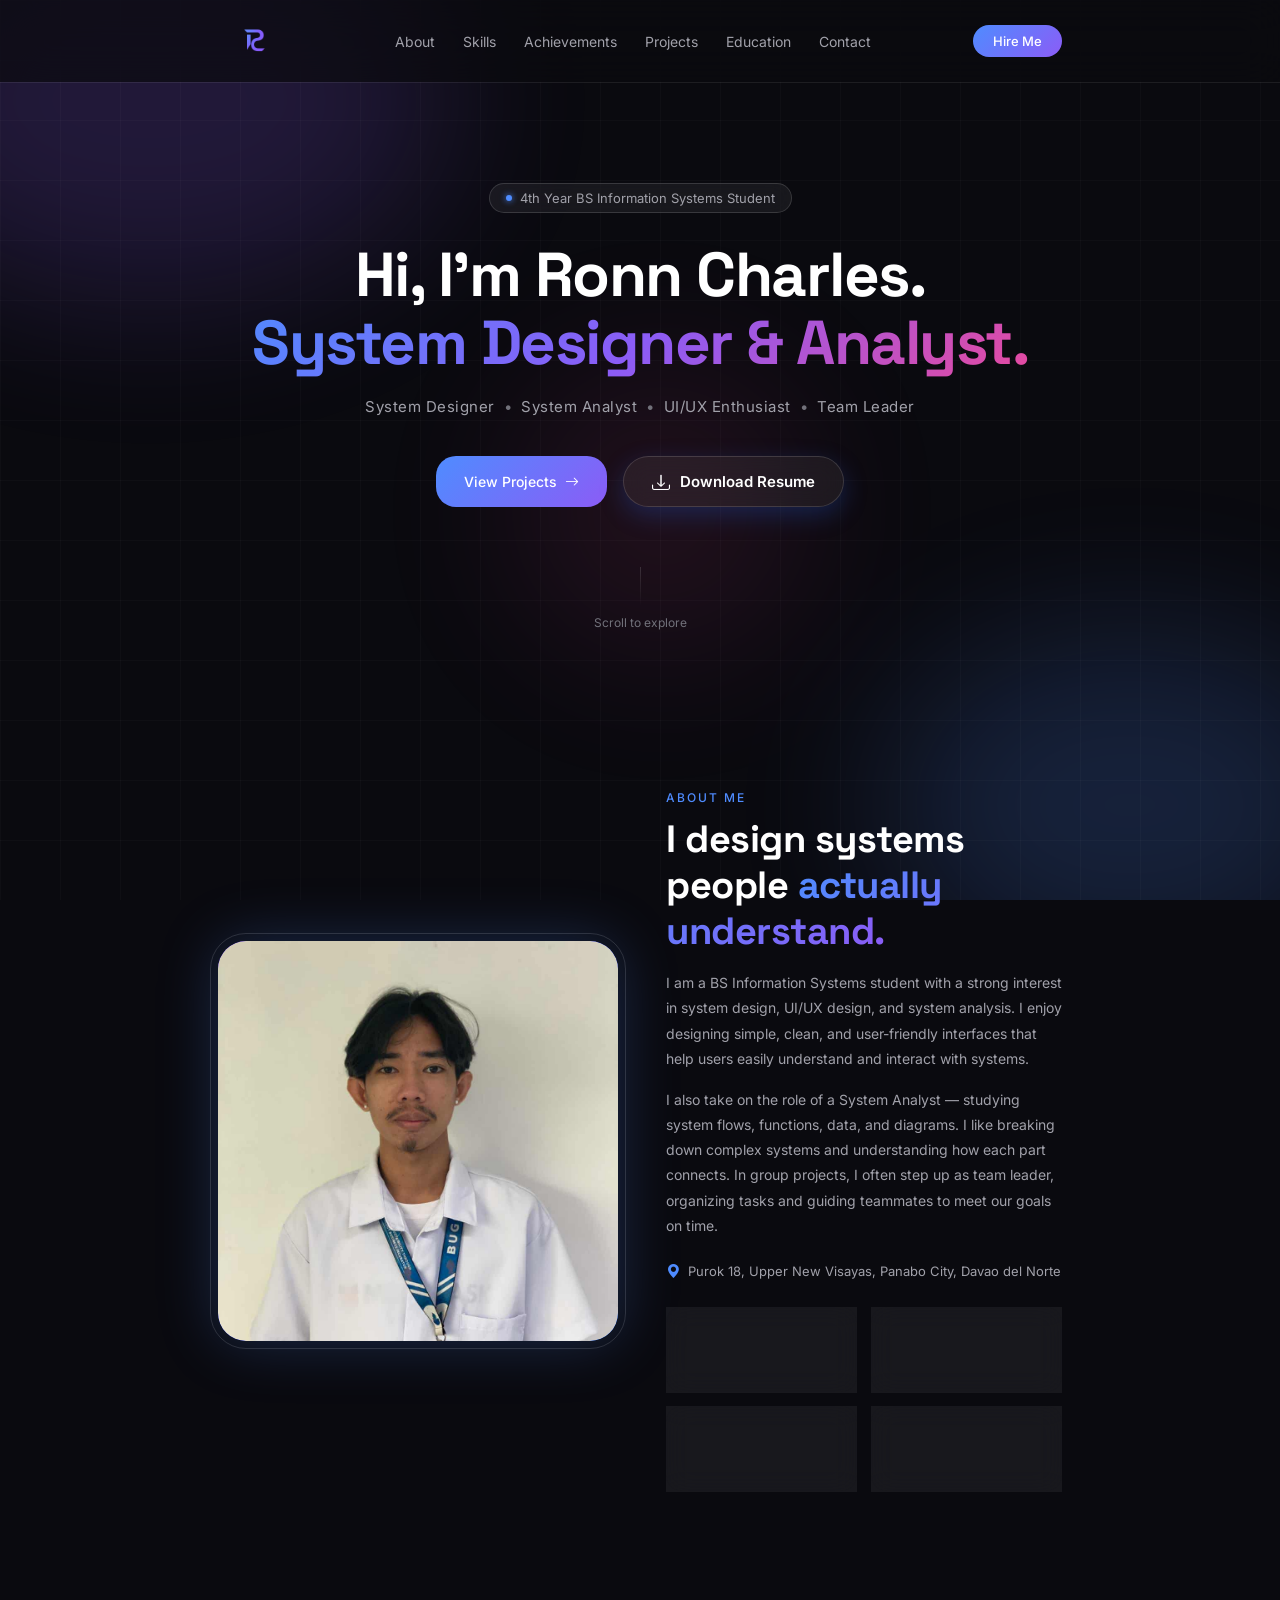
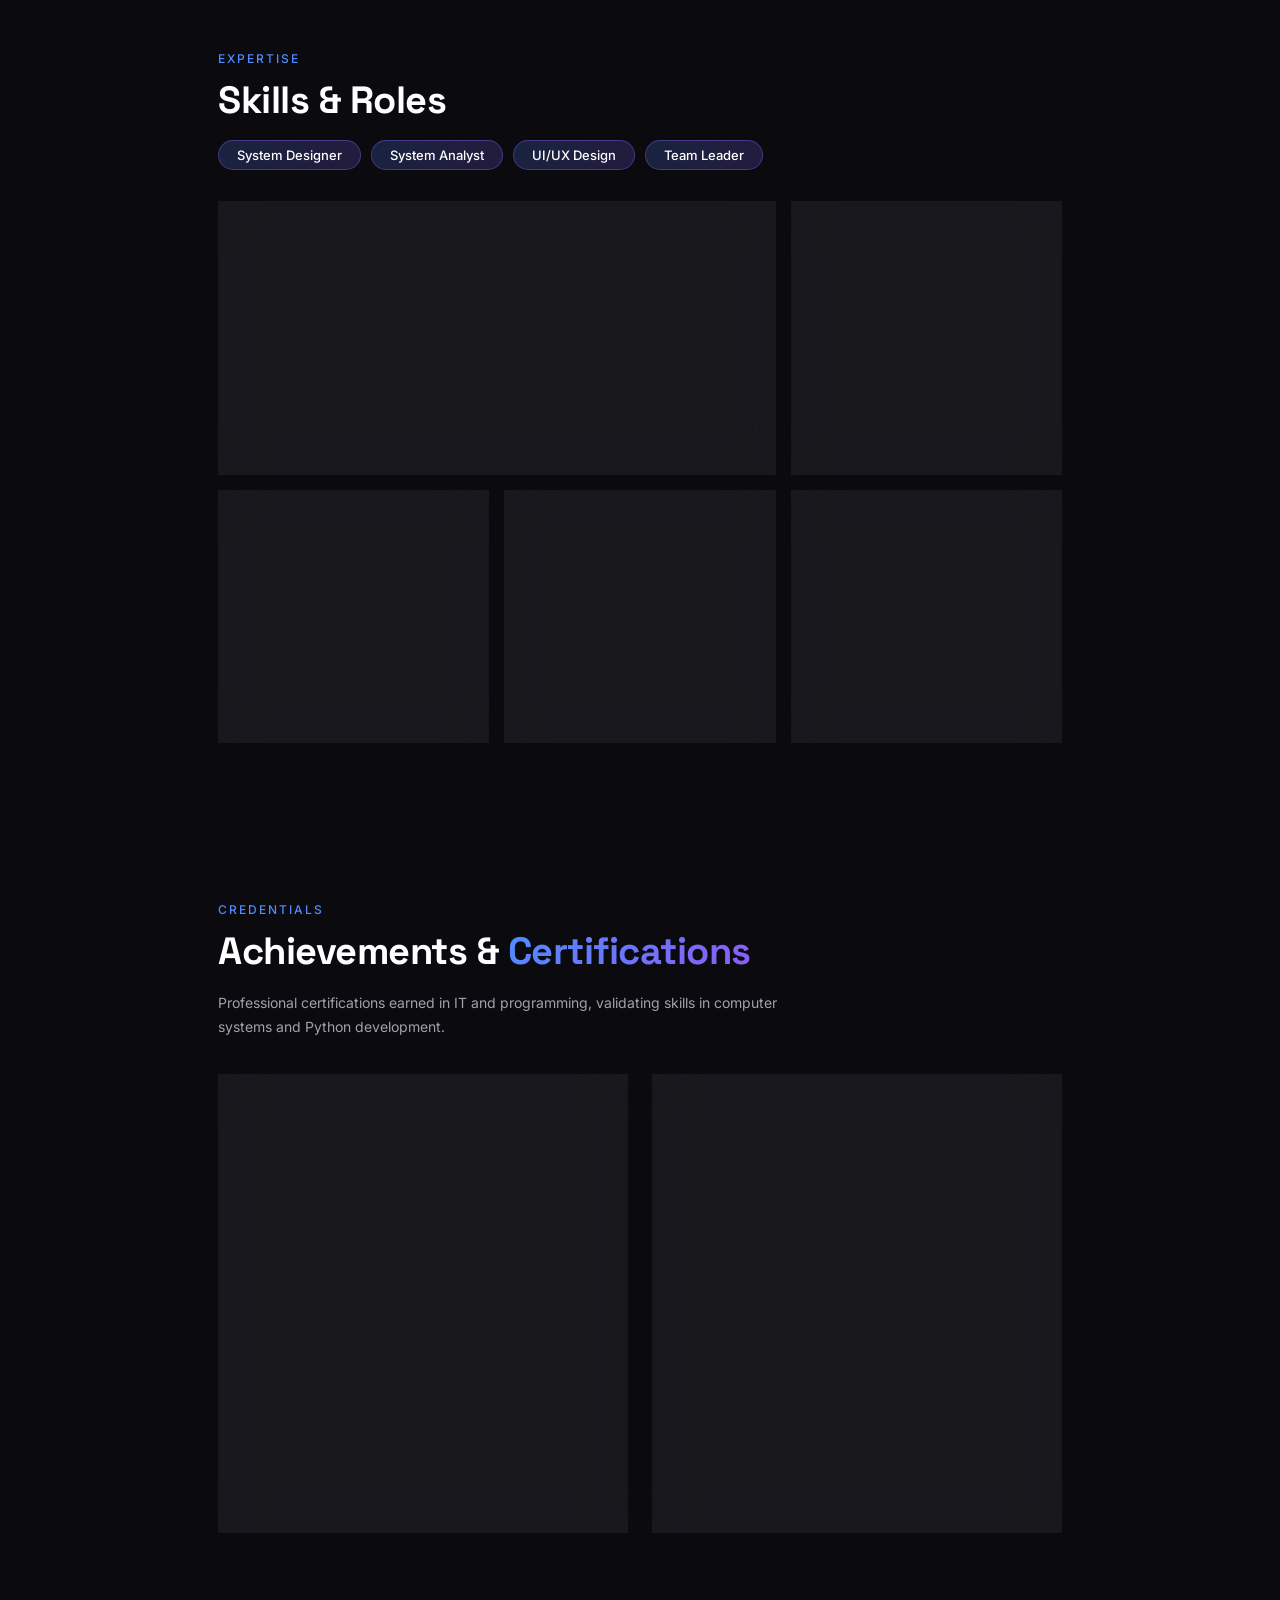
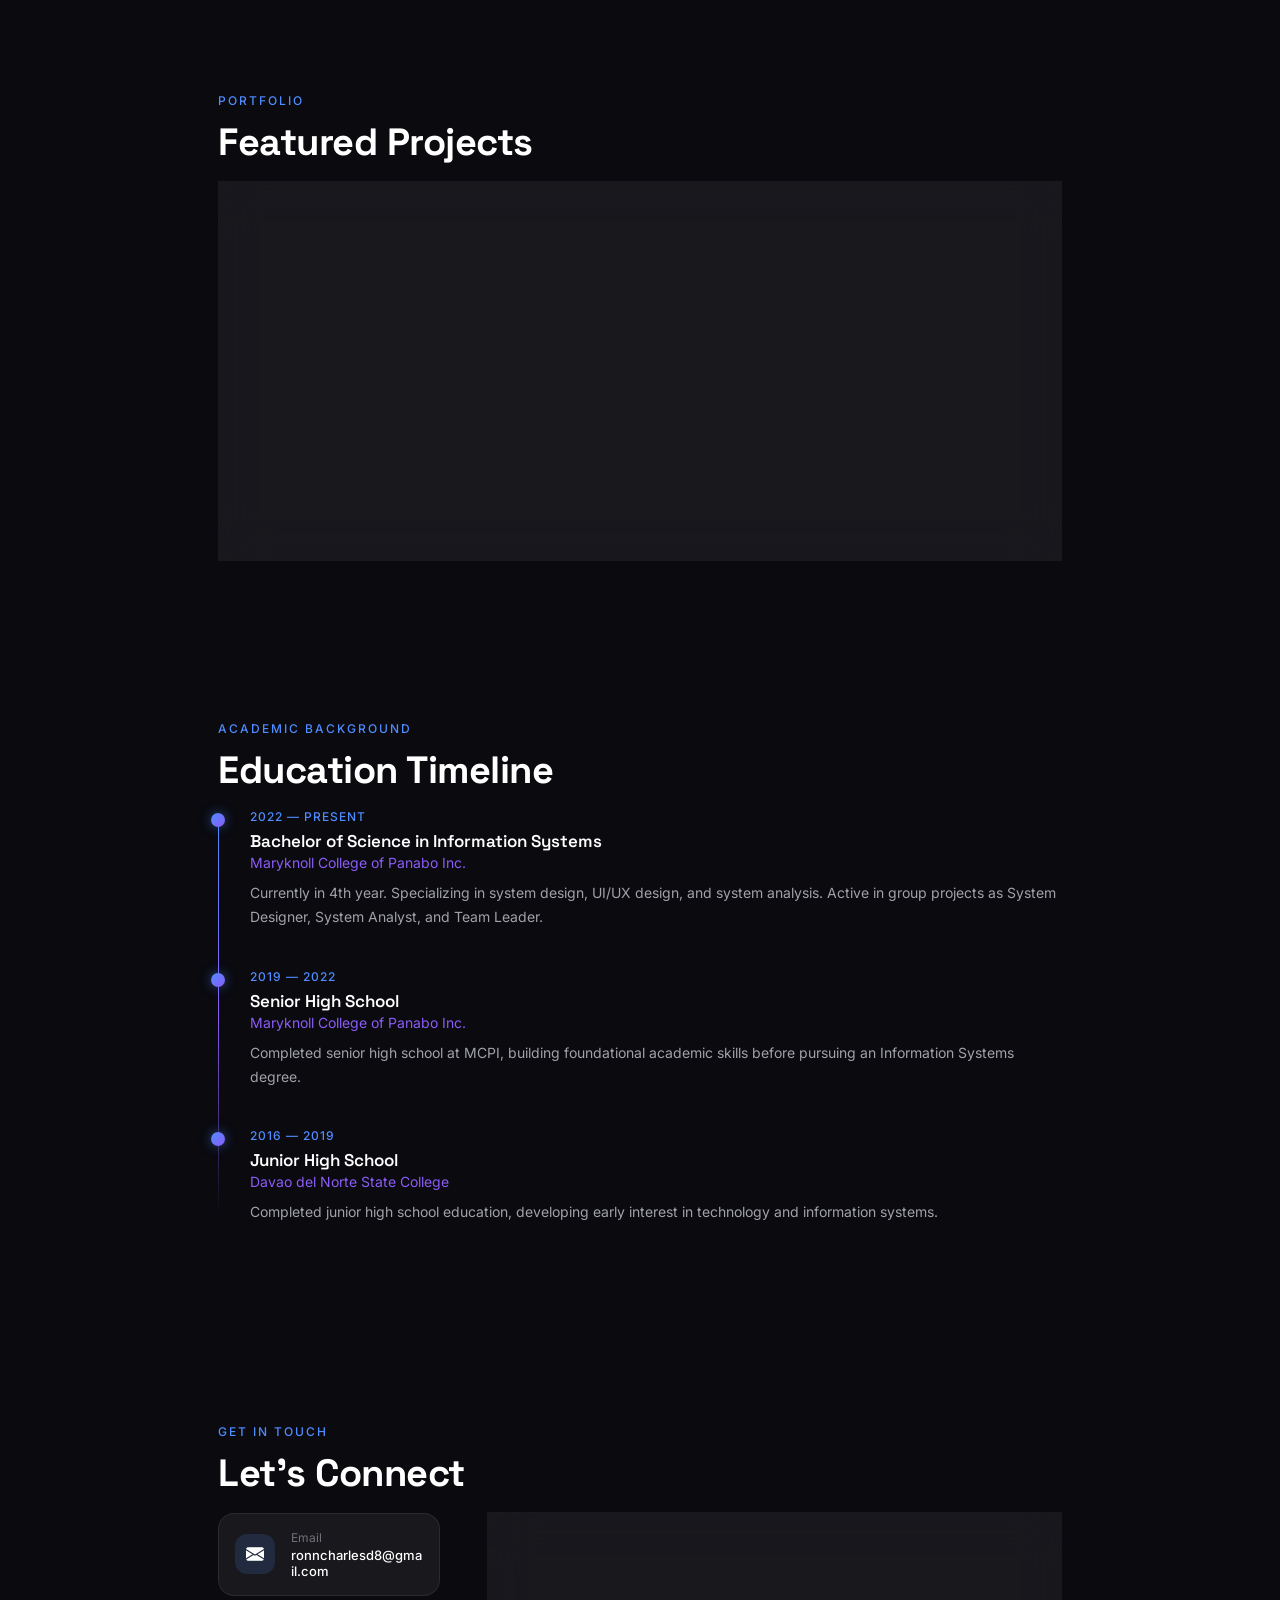
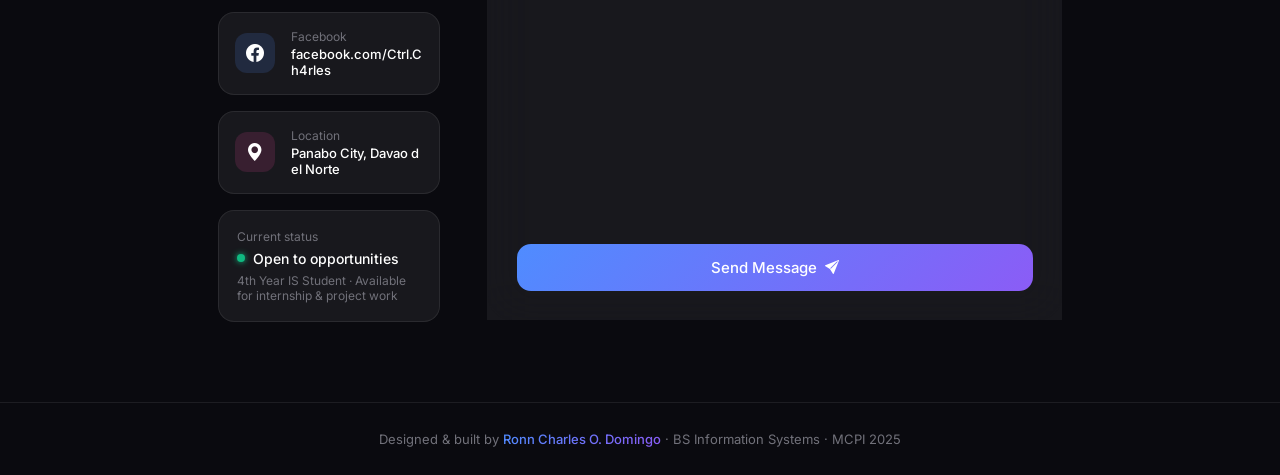
==== index.html @ cb56f7ea "Updated" ====
<!DOCTYPE html>
<html lang="en">
<head>
  <meta charset="UTF-8">
  <meta name="viewport" content="width=device-width, initial-scale=1.0">
  <meta name="description" content="Ronn Charles O. Domingo — System Designer, Analyst & UI/UX enthusiast. BS Information Systems portfolio.">
  <title>DOMINGO - PORTFOLIO</title>

  <link rel="icon" type="image/png" href="assets/images/Logo.png">
  <link rel="stylesheet" href="https://cdn.jsdelivr.net/npm/bootstrap-icons@1.11.3/font/bootstrap-icons.min.css">
  <link rel="stylesheet" href="css/styles.css">
</head>
<body>

  <!-- Background -->
  <div class="aurora" aria-hidden="true">
    <div class="aurora-blob a1"></div>
    <div class="aurora-blob a2"></div>
    <div class="aurora-blob a3"></div>
  </div>
  <div class="grid-bg" aria-hidden="true"></div>
  <div class="progress-bar" id="pb" role="progressbar" aria-valuemin="0" aria-valuemax="100"></div>

  <!-- Navigation -->
  <nav>
    <div class="wrap">
        <div class="nav-inner">
          <div class="nav-logo">
            <a href="#hero" aria-label="Go to Home Section">
                <img src="assets/images/Logo.png" alt="Ronn Charles O. Domingo Logo">
            </a>
          </div>

            <div class="nav-links">
                <a href="#about">About</a>
                <a href="#skills">Skills</a>
                <a href="#achievements">Achievements</a>
                <a href="#projects">Projects</a>
                <a href="#education">Education</a>
                <a href="#contact">Contact</a>
            </div>

            <button class="nav-btn" type="button" data-scroll="contact">
                Hire Me
            </button>
        </div>
    </div>
  </nav>

  <main>

    <!-- Hero -->
    <section class="hero" id="hero">
      <div class="wrap">
        <div class="hero-badge">
          <div class="badge-dot"></div>
          4th Year BS Information Systems Student
        </div>
        <h1 class="hero-title">
          Hi, I'm Ronn Charles.
          <span class="grad-text">System Designer & Analyst.</span>
        </h1>
        <p class="hero-sub">
          System Designer &nbsp;<span>•</span>&nbsp; System Analyst &nbsp;<span>•</span>&nbsp;
          UI/UX Enthusiast &nbsp;<span>•</span>&nbsp; Team Leader
        </p>
        <div class="hero-btns">
          <button class="btn-primary" type="button" data-scroll="projects">
            View Projects <i class="bi bi-arrow-right" aria-hidden="true"></i>
          </button>
          <!-- <button class="btn-outline" type="button" data-scroll="contact">Get In Touch</button> -->
          <a class="btn-outline resume-btn"
            href="assets/pdf/CV-DOMINGO.pdf"
            download="CV-DOMINGO.pdf"
            rel="noopener">
              <i class="bi bi-download" aria-hidden="true"></i>
              <span>Download Resume</span>
          </a>
        </div>
        <div class="scroll-hint">
          <div class="scroll-line"></div>
          Scroll to explore
        </div>
      </div>
    </section>

    <!-- About -->
    <section class="section" id="about">
      <div class="wrap">
        <div class="about-grid">
          <div class="avatar-wrap">
            <div class="avatar-inner">
              <div class="avatar">
                <img src="assets/images/Profile.jpeg" alt="Ronn Charles O. Domingo">
              </div>
              <div class="avatar-ring" aria-hidden="true"></div>
              <div class="avatar-glow" aria-hidden="true"></div>
            </div>
          </div>
          <div>
            <p class="sec-tag">About me</p>
            <h2 class="sec-title">
              I design systems people <span class="grad-highlight">actually understand.</span>
            </h2>
            <p class="about-text">
              I am a BS Information Systems student with a strong interest in system design, UI/UX design, and system analysis. I enjoy designing simple, clean, and user-friendly interfaces that help users easily understand and interact with systems.
            </p>
            <p class="about-text about-text--spaced">
              I also take on the role of a System Analyst — studying system flows, functions, data, and diagrams. I like breaking down complex systems and understanding how each part connects. In group projects, I often step up as team leader, organizing tasks and guiding teammates to meet our goals on time.
            </p>
            <div class="location-row">
              <i class="bi bi-geo-alt-fill location-icon" aria-hidden="true"></i>
              <span class="location-text">Purok 18, Upper New Visayas, Panabo City, Davao del Norte</span>
            </div>
            <div class="about-stats">
              <div class="stat-card">
                <div class="stat-num">4th</div>
                <div class="stat-lbl">Year College</div>
              </div>
              <div class="stat-card">
                <div class="stat-num">3+</div>
                <div class="stat-lbl">Years in IS</div>
              </div>
              <div class="stat-card">
                <div class="stat-num">IS</div>
                <div class="stat-lbl">Degree Program</div>
              </div>
              <div class="stat-card">
                <div class="stat-num">2022</div>
                <div class="stat-lbl">Started at MCPI</div>
              </div>
            </div>
          </div>
        </div>
      </div>
    </section>

    <!-- Skills -->
    <section class="section" id="skills">
      <div class="wrap">
        <p class="sec-tag">Expertise</p>
        <h2 class="sec-title">Skills & Roles</h2>
        <div class="role-chips">
          <span class="role-chip active">System Designer</span>
          <span class="role-chip active">System Analyst</span>
          <span class="role-chip active">UI/UX Design</span>
          <span class="role-chip active">Team Leader</span>
        </div>
        <div class="bento">
          <div class="bento-card wide">
            <div class="skill-icon"><i class="bi bi-palette-fill" aria-hidden="true"></i></div>
            <div class="skill-name">UI/UX & System Design</div>
            <div class="skill-desc">Designing clean, user-friendly interfaces and system architectures. Focused on simplicity, usability, and making complex workflows easy to understand.</div>
            <div class="tech-pills">
              <span class="pill">Wireframing</span>
              <span class="pill">Prototyping</span>
              <span class="pill">Figma</span>
              <span class="pill">User Flows</span>
            </div>
          </div>
          <div class="bento-card">
            <div class="skill-icon"><i class="bi bi-diagram-3-fill" aria-hidden="true"></i></div>
            <div class="skill-name">System Analysis</div>
            <div class="skill-desc">Studying system flows, functions, data, and diagrams. Breaking down complex systems to understand how parts connect.</div>
            <div class="tech-pills">
              <span class="pill">DFDs</span>
              <span class="pill">ERDs</span>
              <span class="pill">Use Cases</span>
            </div>
          </div>
          <div class="bento-card">
            <div class="skill-icon"><i class="bi bi-file-earmark-text-fill" aria-hidden="true"></i></div>
            <div class="skill-name">Documentation</div>
            <div class="skill-desc">Creating clear system documentation, technical specs, and project reports.</div>
            <div class="tech-pills">
              <span class="pill">SRS</span>
              <span class="pill">Technical Docs</span>
            </div>
          </div>
          <div class="bento-card">
            <div class="skill-icon"><i class="bi bi-people-fill" aria-hidden="true"></i></div>
            <div class="skill-name">Team Leadership</div>
            <div class="skill-desc">Organizing tasks, guiding teammates, and keeping group projects on track and on time.</div>
            <div class="tech-pills">
              <span class="pill">Agile</span>
              <span class="pill">Coordination</span>
            </div>
          </div>
          <div class="bento-card">
            <div class="skill-icon"><i class="bi bi-laptop-fill" aria-hidden="true"></i></div>
            <div class="skill-name">Information Systems</div>
            <div class="skill-desc">Core IS knowledge including databases, system lifecycles, and IT infrastructure.</div>
            <div class="tech-pills">
              <span class="pill">SDLC</span>
              <span class="pill">Databases</span>
              <span class="pill">IT Infra</span>
            </div>
          </div>
        </div>
      </div>
    </section>

    <!-- Achievements -->
    <section class="section" id="achievements">
      <div class="wrap">
        <p class="sec-tag">Credentials</p>
        <h2 class="sec-title">
          Achievements & <span class="grad-highlight">Certifications</span>
        </h2>
        <p class="achievements-intro">
          Professional certifications earned in IT and programming, validating skills in computer systems and Python development.
        </p>
        <div class="certificates-grid">

          <article class="cert-card reveal">
            <div class="cert-glow cert-glow--blue" aria-hidden="true"></div>
            <div class="cert-inner">
              <div class="cert-corner cert-corner--tl" aria-hidden="true"></div>
              <div class="cert-corner cert-corner--tr" aria-hidden="true"></div>
              <div class="cert-corner cert-corner--bl" aria-hidden="true"></div>
              <div class="cert-corner cert-corner--br" aria-hidden="true"></div>
              <div class="cert-preview">
                <iframe src="assets/pdf/NCII.pdf#toolbar=0&navpanes=0&view=FitH" title="NC II Certificate preview" loading="lazy"></iframe>
              </div>
              <div class="cert-header">
                <div class="cert-seal cert-seal--blue">
                  <i class="bi bi-award-fill cert-seal-icon" aria-hidden="true"></i>
                  <div class="cert-seal-ring" aria-hidden="true"></div>
                </div>
                <span class="cert-badge">TESDA</span>
              </div>
              <h3 class="cert-title">NC II — Computer Systems Servicing</h3>
              <p class="cert-issuer">Technical Education and Skills Development Authority</p>
              <p class="cert-desc">
                National Certificate Level II in Computer Systems Servicing, demonstrating competency in installing, configuring, and maintaining computer systems and networks.
              </p>
              <div class="cert-footer">
                <span class="cert-date">Certified</span>
                <a class="cert-link" href="assets/pdf/NCII.pdf" target="_blank" rel="noopener">
                  View Certificate <i class="bi bi-box-arrow-up-right" aria-hidden="true"></i>
                </a>
              </div>
            </div>
          </article>

          <article class="cert-card reveal">
            <div class="cert-glow cert-glow--purple" aria-hidden="true"></div>
            <div class="cert-inner">
              <div class="cert-corner cert-corner--tl" aria-hidden="true"></div>
              <div class="cert-corner cert-corner--tr" aria-hidden="true"></div>
              <div class="cert-corner cert-corner--bl" aria-hidden="true"></div>
              <div class="cert-corner cert-corner--br" aria-hidden="true"></div>
              <div class="cert-preview">
                <iframe src="assets/pdf/Python_Essentials_1_certificate_domingo-ronncharles-dnsc-edu-ph_a7ecc526-c4e8-4297-9c83-a63f1d0201b4.pdf#toolbar=0&navpanes=0&view=FitH" title="Python Essentials 1 Certificate preview" loading="lazy"></iframe>
              </div>
              <div class="cert-header">
                <div class="cert-seal cert-seal--purple">
                  <i class="bi bi-filetype-py cert-seal-icon" aria-hidden="true"></i>
                  <div class="cert-seal-ring" aria-hidden="true"></div>
                </div>
                <span class="cert-badge">Cisco</span>
              </div>
              <h3 class="cert-title">Python Essentials 1</h3>
              <p class="cert-issuer">Cisco Networking Academy</p>
              <p class="cert-desc">
                Completed Python Essentials 1, covering fundamental programming concepts, data types, control flow, functions, and object-oriented programming in Python.
              </p>
              <div class="cert-footer">
                <span class="cert-date">Certified</span>
                <a class="cert-link" href="assets/pdf/Python_Essentials_1_certificate_domingo-ronncharles-dnsc-edu-ph_a7ecc526-c4e8-4297-9c83-a63f1d0201b4.pdf" target="_blank" rel="noopener">
                  View Certificate <i class="bi bi-box-arrow-up-right" aria-hidden="true"></i>
                </a>
              </div>
            </div>
          </article>

        </div>
      </div>
    </section>

    <!-- Projects -->
    <section class="section" id="projects">
      <div class="wrap">
        <p class="sec-tag">Portfolio</p>
        <h2 class="sec-title">Featured Projects</h2>
        <div class="projects-grid">
          <article class="proj-card proj-card--featured">
            <div class="proj-preview proj-preview--logo">
              <img src="assets/images/company-logo.png" alt="Migrants Venture Corporation logo" class="proj-logo">
            </div>
            <div class="proj-body">
              <p class="proj-client">Migrants Venture Corporation</p>
              <h3 class="proj-title">HRMS with Payroll System</h3>
              <p class="proj-desc">
                A full-scale Human Resource Management and Payroll System built for Migrants Venture Corporation. Handles employee records, attendance tracking, leave management, and automated payroll processing — designed to streamline HR operations and reduce manual workload.
              </p>
              <div class="proj-stack">
                <span class="pill">HRMS</span>
                <span class="pill">Payroll</span>
                <span class="pill">System Design</span>
                <span class="pill">Web App</span>
              </div>
              <div class="proj-btns">
                <a class="pbtn primary" href="https://mvc-rose.vercel.app/" target="_blank" rel="noopener noreferrer">
                  View Project <i class="bi bi-box-arrow-up-right" aria-hidden="true"></i>
                </a>
              </div>
            </div>
          </article>
        </div>
      </div>
    </section>

    <!-- Education -->
    <section class="section" id="education">
      <div class="wrap">
        <p class="sec-tag">Academic Background</p>
        <h2 class="sec-title">Education Timeline</h2>
        <div class="timeline">
          <div class="tl-item">
            <div class="tl-dot" aria-hidden="true"></div>
            <p class="tl-year">2022 — PRESENT</p>
            <h3 class="tl-role">Bachelor of Science in Information Systems</h3>
            <p class="tl-company">Maryknoll College of Panabo Inc.</p>
            <p class="tl-desc">Currently in 4th year. Specializing in system design, UI/UX design, and system analysis. Active in group projects as System Designer, System Analyst, and Team Leader.</p>
          </div>
          <div class="tl-item">
            <div class="tl-dot" aria-hidden="true"></div>
            <p class="tl-year">2019 — 2022</p>
            <h3 class="tl-role">Senior High School</h3>
            <p class="tl-company">Maryknoll College of Panabo Inc.</p>
            <p class="tl-desc">Completed senior high school at MCPI, building foundational academic skills before pursuing an Information Systems degree.</p>
          </div>
          <div class="tl-item">
            <div class="tl-dot" aria-hidden="true"></div>
            <p class="tl-year">2016 — 2019</p>
            <h3 class="tl-role">Junior High School</h3>
            <p class="tl-company">Davao del Norte State College</p>
            <p class="tl-desc">Completed junior high school education, developing early interest in technology and information systems.</p>
          </div>
        </div>
      </div>
    </section>

    <!-- Contact -->
    <section class="section" id="contact">
      <div class="wrap">
        <p class="sec-tag">Get In Touch</p>
        <h2 class="sec-title">Let's Connect</h2>
        <div class="contact-grid">
          <div class="contact-info">
            <div class="c-item">
              <div class="c-ico blue"><i class="bi bi-envelope-fill" aria-hidden="true"></i></div>
              <div>
                <div class="c-label">Email</div>
                <div class="c-val">ronncharlesd8@gmail.com</div>
              </div>
            </div>
            <div class="c-item">
              <div class="c-ico blue"><i class="bi bi-facebook" aria-hidden="true"></i></div>
              <div>
                <div class="c-label">Facebook</div>
                <div class="c-val">facebook.com/Ctrl.Ch4rles</div>
              </div>
            </div>
            <div class="c-item">
              <div class="c-ico pink"><i class="bi bi-geo-alt-fill" aria-hidden="true"></i></div>
              <div>
                <div class="c-label">Location</div>
                <div class="c-val">Panabo City, Davao del Norte</div>
              </div>
            </div>
            <div class="status-card">
              <div class="status-label">Current status</div>
              <div class="status-row">
                <div class="status-dot" aria-hidden="true"></div>
                <span class="status-text">Open to opportunities</span>
              </div>
              <p class="status-note">4th Year IS Student · Available for internship & project work</p>
            </div>
          </div>
          <form class="glass-form" id="contact-form" novalidate>
            <input type="hidden" name="access_key" value="4f29e8db-8adf-4c56-85b9-1f265ca3ee6b">
            <input type="checkbox" name="botcheck" class="botcheck" tabindex="-1" autocomplete="off">
            <div class="form-row">
              <div>
                <label for="name">Name</label>
                <input id="name" name="name" type="text" placeholder="Your name" autocomplete="name" required>
              </div>
              <div>
                <label for="email">Email</label>
                <input id="email" name="email" type="email" placeholder="your@email.com" autocomplete="email" required>
              </div>
            </div>
            <div class="form-group">
              <label for="subject">Subject</label>
              <input id="subject" name="subject" type="text" placeholder="Collaboration, internship, project..." required>
            </div>
            <div class="form-group">
              <label for="message">Message</label>
              <textarea id="message" name="message" placeholder="Tell me about your project or opportunity..." required></textarea>
            </div>
            <p class="form-status" id="form-status" role="status" aria-live="polite"></p>
            <button class="send-btn" type="submit">
              <span class="send-btn-text">Send Message</span>
              <i class="bi bi-send-fill send-btn-icon" aria-hidden="true"></i>
            </button>
          </form>
        </div>
      </div>
    </section>

  </main>

  <footer>
    <div class="wrap">
      <p>Designed & built by <span>Ronn Charles O. Domingo</span> · BS Information Systems · MCPI 2025</p>
    </div>
  </footer>

  <script src="js/main.js"></script>
</body>
</html>
---- css/styles.css ----
@import url('https://fonts.googleapis.com/css2?family=Space+Grotesk:wght@400;500;600;700&family=Inter:wght@400;500&display=swap');

/* ── Reset & variables ───────────────────────────────────── */
* {
  margin: 0;
  padding: 0;
  box-sizing: border-box;
}

:root {
  --bg: #0A0A0F;
  --bg2: #12131A;
  --card: rgba(255, 255, 255, 0.06);
  --blue: #4F8CFF;
  --purple: #8B5CF6;
  --pink: #EC4899;
  --tp: #FFFFFF;
  --ts: #A1A1AA;
  --tm: #71717A;
  --border: rgba(255, 255, 255, 0.08);
  --border2: rgba(255, 255, 255, 0.14);
  --green: #10B981;
}

body {
  background: var(--bg);
  color: var(--tp);
  font-family: 'Inter', sans-serif;
  min-height: 100vh;
  overflow-x: hidden;
}

/* ── Background effects ──────────────────────────────────── */
.aurora {
  position: fixed;
  inset: 0;
  pointer-events: none;
  z-index: 0;
  overflow: hidden;
}

.aurora-blob {
  position: absolute;
  border-radius: 50%;
  filter: blur(80px);
  opacity: 0.18;
  animation: drift 12s ease-in-out infinite alternate;
}

.a1 {
  width: 600px;
  height: 400px;
  top: -100px;
  left: -150px;
  background: var(--purple);
  animation-delay: 0s;
}

.a2 {
  width: 500px;
  height: 350px;
  bottom: -80px;
  right: -100px;
  background: var(--blue);
  animation-delay: -4s;
}

.a3 {
  width: 300px;
  height: 300px;
  top: 40%;
  left: 40%;
  background: var(--pink);
  animation-delay: -8s;
  opacity: 0.1;
}

@keyframes drift {
  0% { transform: translate(0, 0) scale(1); }
  100% { transform: translate(40px, 30px) scale(1.1); }
}

.grid-bg {
  position: fixed;
  inset: 0;
  pointer-events: none;
  z-index: 0;
  background-image:
    linear-gradient(rgba(255, 255, 255, 0.025) 1px, transparent 1px),
    linear-gradient(90deg, rgba(255, 255, 255, 0.025) 1px, transparent 1px);
  background-size: 60px 60px;
}

.wrap {
  position: relative;
  z-index: 1;
  max-width: 900px;
  margin: 0 auto;
  padding: 0 28px;
}

.progress-bar {
  position: fixed;
  top: 0;
  left: 0;
  height: 2px;
  background: linear-gradient(90deg, var(--blue), var(--purple), var(--pink));
  z-index: 200;
  transition: width 0.1s;
}

/* ── Navigation ──────────────────────────────────────────── */
nav {
  position: sticky;
  top: 0;
  z-index: 100;
  padding: 16px 0;
  border-bottom: 1px solid var(--border);
}

nav::before {
  content: '';
  position: absolute;
  inset: 0;
  backdrop-filter: blur(20px);
  background: rgba(10, 10, 15, 0.7);
  z-index: -1;
}

.nav-inner {
  display: flex;
  align-items: center;
  justify-content: space-between;
}

.nav-logo img {
  height: 50px;
  width: auto;
  display: block;
}

.nav-links {
  display: flex;
  gap: 28px;
}

.nav-links a {
  font-size: 14px;
  color: var(--ts);
  text-decoration: none;
  cursor: pointer;
  transition: color 0.2s;
}

.nav-links a:hover {
  color: var(--tp);
}

.nav-btn {
  padding: 8px 20px;
  border-radius: 20px;
  background: linear-gradient(135deg, var(--blue), var(--purple));
  border: none;
  color: #fff;
  font-size: 13px;
  font-weight: 500;
  cursor: pointer;
  font-family: 'Inter', sans-serif;
}

/* ── Hero ────────────────────────────────────────────────── */
.hero {
  padding: 100px 0 80px;
  text-align: center;
}

.hero-badge {
  display: inline-flex;
  align-items: center;
  gap: 8px;
  padding: 6px 16px;
  border-radius: 20px;
  border: 1px solid var(--border2);
  background: var(--card);
  backdrop-filter: blur(12px);
  font-size: 13px;
  color: var(--ts);
  margin-bottom: 28px;
}

.badge-dot {
  width: 6px;
  height: 6px;
  border-radius: 50%;
  background: var(--blue);
  box-shadow: 0 0 6px var(--blue);
}

.hero-title {
  font-family: 'Space Grotesk', sans-serif;
  font-size: clamp(34px, 6vw, 62px);
  font-weight: 700;
  line-height: 1.1;
  margin-bottom: 20px;
  letter-spacing: -1.5px;
}

.grad-text {
  background: linear-gradient(135deg, var(--blue) 0%, var(--purple) 50%, var(--pink) 100%);
  -webkit-background-clip: text;
  -webkit-text-fill-color: transparent;
  display: block;
}

.grad-highlight {
  background: linear-gradient(135deg, var(--blue), var(--purple));
  -webkit-background-clip: text;
  -webkit-text-fill-color: transparent;
}

.hero-sub {
  font-size: 15px;
  color: var(--ts);
  margin-bottom: 40px;
  letter-spacing: 0.5px;
}

.hero-sub span {
  color: var(--tm);
}

.hero-btns {
  display: flex;
  gap: 16px;
  justify-content: center;
  flex-wrap: wrap;
}

.btn-primary {
  padding: 13px 28px;
  border-radius: 20px;
  background: linear-gradient(135deg, var(--blue), var(--purple));
  border: none;
  color: #fff;
  font-size: 14px;
  font-weight: 500;
  cursor: pointer;
  font-family: 'Inter', sans-serif;
  transition: opacity 0.2s;
  display: inline-flex;
  align-items: center;
  gap: 8px;
}

.btn-primary:hover {
  opacity: 0.85;
}

.btn-outline {
  padding: 13px 28px;
  border-radius: 20px;
  background: var(--card);
  border: 1px solid var(--border2);
  color: var(--tp);
  font-size: 14px;
  font-weight: 500;
  cursor: pointer;
  font-family: 'Inter', sans-serif;
  backdrop-filter: blur(12px);
  transition: border-color 0.2s;
  display: inline-flex;
  align-items: center;
  gap: 8px;
  text-decoration: none;
}

.btn-outline:hover {
  border-color: rgba(255, 255, 255, 0.3);
}

.scroll-hint {
  margin-top: 60px;
  display: flex;
  flex-direction: column;
  align-items: center;
  gap: 8px;
  color: var(--tm);
  font-size: 12px;
}

.scroll-line {
  width: 1px;
  height: 40px;
  background: linear-gradient(to bottom, var(--border2), transparent);
}

.resume-btn {
  display: inline-flex;
  align-items: center;
  gap: 10px;
  padding: 14px 28px;
  border-radius: 50px;
  text-decoration: none;
  font-weight: 600;
  font-size: 15px;
  color: #fff;
  /* background: linear-gradient(135deg, #2563eb, #7c3aed); */
  box-shadow: 0 8px 25px rgba(37, 99, 235, 0.25);
  transition: all 0.35s ease;
  position: relative;
  overflow: hidden;
}

.resume-btn::before {
  content: "";
  position: absolute;
  top: 0;
  left: -120%;
  width: 100%;
  height: 100%;
  background: rgba(255, 255, 255, 0.2);
  transform: skewX(-25deg);
  transition: left 0.6s ease;
}

.resume-btn:hover::before {
  left: 120%;
}

.resume-btn:hover {
  transform: translateY(-4px);
  box-shadow: 0 15px 35px rgba(37, 99, 235, 0.35);
}

.resume-btn i {
  font-size: 1.1rem;
  transition: transform 0.3s ease;
}

.resume-btn:hover i {
  transform: translateY(2px);
}

.resume-btn:active {
  transform: translateY(-1px);
}

/* ── Sections ────────────────────────────────────────────── */
.section {
  padding: 80px 0;
}

.sec-tag {
  font-size: 12px;
  color: var(--blue);
  letter-spacing: 2px;
  text-transform: uppercase;
  margin-bottom: 12px;
  font-weight: 500;
}

.sec-title {
  font-family: 'Space Grotesk', sans-serif;
  font-size: clamp(26px, 4vw, 38px);
  font-weight: 700;
  line-height: 1.2;
  margin-bottom: 16px;
  letter-spacing: -0.5px;
}

/* ── About ───────────────────────────────────────────────── */
.about-grid {
  display: grid;
  grid-template-columns: 1fr 1.6fr;
  gap: 48px;
  align-items: center;
}

.avatar-wrap {
  position: relative;
  display: flex;
  justify-content: center;
}

.avatar-inner {
  position: relative;
  display: inline-block;
}

.avatar {
  width: 400px;
  height: 400px;
  border-radius: 28px;
  background: linear-gradient(135deg, var(--purple), var(--blue));
  display: flex;
  align-items: center;
  justify-content: center;
  font-size: 72px;
  position: relative;
  overflow: hidden;
}

.avatar img {
  width: 100%;
  height: 100%;
  object-fit: cover;
  border-radius: 28px;
}

.avatar-ring {
  position: absolute;
  inset: -8px;
  border-radius: 36px;
  border: 1px solid var(--border2);
}

.avatar-glow {
  position: absolute;
  inset: 0;
  border-radius: 28px;
  box-shadow: 0 0 60px rgba(79, 140, 255, 0.25);
}

.about-text {
  font-size: 14px;
  color: var(--ts);
  line-height: 1.8;
  margin-bottom: 16px;
}

.about-text--spaced {
  margin-bottom: 24px;
}

.location-row {
  display: flex;
  align-items: center;
  gap: 8px;
  margin-bottom: 8px;
}

.location-icon,
.location-text {
  font-size: 13px;
}

.location-icon {
  color: var(--blue);
  font-size: 14px;
  flex-shrink: 0;
}

.location-text {
  color: var(--ts);
}

.about-stats {
  display: grid;
  grid-template-columns: 1fr 1fr;
  gap: 14px;
  margin-top: 28px;
}

.stat-card {
  padding: 16px;
  border-radius: 16px;
  background: var(--card);
  border: 1px solid var(--border);
  backdrop-filter: blur(12px);
}

.stat-num {
  font-family: 'Space Grotesk', sans-serif;
  font-size: 26px;
  font-weight: 700;
  background: linear-gradient(135deg, var(--blue), var(--purple));
  -webkit-background-clip: text;
  -webkit-text-fill-color: transparent;
}

.stat-lbl {
  font-size: 12px;
  color: var(--ts);
  margin-top: 2px;
}

/* ── Skills ──────────────────────────────────────────────── */
.role-chips {
  display: flex;
  gap: 10px;
  flex-wrap: wrap;
  margin-bottom: 32px;
}

.role-chip {
  padding: 6px 18px;
  border-radius: 20px;
  font-size: 13px;
  font-weight: 500;
  border: 1px solid var(--border2);
  background: var(--card);
  color: var(--ts);
}

.role-chip.active {
  background: linear-gradient(135deg, rgba(79, 140, 255, 0.2), rgba(139, 92, 246, 0.2));
  border-color: rgba(139, 92, 246, 0.4);
  color: var(--tp);
}

.bento {
  display: grid;
  grid-template-columns: repeat(3, 1fr);
  gap: 16px;
}

.bento-card {
  padding: 24px;
  border-radius: 20px;
  background: var(--card);
  border: 1px solid var(--border);
  backdrop-filter: blur(24px);
  transition: border-color 0.3s, transform 0.2s;
}

.bento-card:hover {
  border-color: var(--border2);
  transform: translateY(-3px);
}

.bento-card.wide {
  grid-column: span 2;
}

.skill-icon {
  font-size: 28px;
  margin-bottom: 12px;
  color: var(--blue);
  line-height: 1;
}

.skill-icon .bi {
  display: block;
}

.skill-name {
  font-family: 'Space Grotesk', sans-serif;
  font-size: 15px;
  font-weight: 600;
  margin-bottom: 6px;
}

.skill-desc {
  font-size: 13px;
  color: var(--ts);
  line-height: 1.6;
}

.tech-pills {
  display: flex;
  flex-wrap: wrap;
  gap: 8px;
  margin-top: 12px;
}

.pill {
  padding: 5px 14px;
  border-radius: 20px;
  font-size: 12px;
  background: rgba(255, 255, 255, 0.05);
  border: 1px solid var(--border2);
  color: var(--ts);
}

/* ── Achievements / Certificates ─────────────────────────── */
.achievements-intro {
  font-size: 14px;
  color: var(--ts);
  line-height: 1.7;
  max-width: 560px;
  margin-bottom: 36px;
}

.certificates-grid {
  display: grid;
  grid-template-columns: repeat(2, 1fr);
  gap: 24px;
}

.cert-card {
  position: relative;
  border-radius: 20px;
  transition: transform 0.4s cubic-bezier(0.34, 1.56, 0.64, 1);
}

.cert-card:hover {
  transform: translateY(-6px);
}

.cert-glow {
  position: absolute;
  inset: -1px;
  border-radius: 21px;
  opacity: 0;
  transition: opacity 0.4s;
  z-index: 0;
}

.cert-glow--blue {
  background: linear-gradient(135deg, rgba(79, 140, 255, 0.4), rgba(139, 92, 246, 0.2));
}

.cert-glow--purple {
  background: linear-gradient(135deg, rgba(139, 92, 246, 0.4), rgba(236, 72, 153, 0.2));
}

.cert-glow--pink {
  background: linear-gradient(135deg, rgba(236, 72, 153, 0.35), rgba(79, 140, 255, 0.2));
}

.cert-card:hover .cert-glow {
  opacity: 1;
}

.cert-inner {
  position: relative;
  z-index: 1;
  padding: 24px 20px;
  border-radius: 20px;
  background: var(--card);
  border: 1px solid var(--border);
  backdrop-filter: blur(24px);
  overflow: hidden;
  transition: border-color 0.3s, box-shadow 0.4s;
  min-height: 100%;
  display: flex;
  flex-direction: column;
}

.cert-card:hover .cert-inner {
  border-color: var(--border2);
  box-shadow: 0 12px 40px rgba(79, 140, 255, 0.1);
}

.cert-inner::before {
  content: '';
  position: absolute;
  inset: 0;
  background: linear-gradient(
    135deg,
    rgba(255, 255, 255, 0.04) 0%,
    transparent 50%,
    rgba(255, 255, 255, 0.02) 100%
  );
  pointer-events: none;
}

.cert-corner {
  position: absolute;
  width: 18px;
  height: 18px;
  border-color: rgba(255, 255, 255, 0.12);
  border-style: solid;
  pointer-events: none;
  transition: border-color 0.3s;
}

.cert-corner--tl { top: 10px; left: 10px; border-width: 1px 0 0 1px; }
.cert-corner--tr { top: 10px; right: 10px; border-width: 1px 1px 0 0; }
.cert-corner--bl { bottom: 10px; left: 10px; border-width: 0 0 1px 1px; }
.cert-corner--br { bottom: 10px; right: 10px; border-width: 0 1px 1px 0; }

.cert-card:hover .cert-corner {
  border-color: rgba(79, 140, 255, 0.35);
}

.cert-preview {
  position: relative;
  height: 180px;
  margin: -24px -20px 16px;
  border-bottom: 1px solid var(--border);
  background: rgba(255, 255, 255, 0.03);
  overflow: hidden;
}

.cert-preview iframe {
  width: 100%;
  height: 100%;
  border: none;
  pointer-events: none;
}

.cert-header {
  display: flex;
  align-items: flex-start;
  justify-content: space-between;
  margin-bottom: 16px;
}

.cert-seal {
  position: relative;
  width: 52px;
  height: 52px;
  border-radius: 50%;
  display: flex;
  align-items: center;
  justify-content: center;
  animation: sealFloat 4s ease-in-out infinite;
}

.cert-seal--blue {
  background: linear-gradient(135deg, rgba(79, 140, 255, 0.25), rgba(79, 140, 255, 0.08));
  border: 1px solid rgba(79, 140, 255, 0.35);
}

.cert-seal--purple {
  background: linear-gradient(135deg, rgba(139, 92, 246, 0.25), rgba(139, 92, 246, 0.08));
  border: 1px solid rgba(139, 92, 246, 0.35);
  animation-delay: -1.3s;
}

.cert-seal--pink {
  background: linear-gradient(135deg, rgba(236, 72, 153, 0.25), rgba(236, 72, 153, 0.08));
  border: 1px solid rgba(236, 72, 153, 0.35);
  animation-delay: -2.6s;
}

.cert-seal-icon {
  font-size: 22px;
  position: relative;
  z-index: 1;
  line-height: 1;
}

.cert-seal-ring {
  position: absolute;
  inset: -4px;
  border-radius: 50%;
  border: 1px dashed rgba(255, 255, 255, 0.15);
  animation: sealSpin 12s linear infinite;
}

@keyframes sealFloat {
  0%, 100% { transform: translateY(0); }
  50% { transform: translateY(-4px); }
}

@keyframes sealSpin {
  from { transform: rotate(0deg); }
  to { transform: rotate(360deg); }
}

.cert-badge {
  padding: 4px 10px;
  border-radius: 12px;
  font-size: 10px;
  font-weight: 500;
  letter-spacing: 0.5px;
  text-transform: uppercase;
  background: rgba(255, 255, 255, 0.05);
  border: 1px solid var(--border2);
  color: var(--tm);
}

.cert-title {
  font-family: 'Space Grotesk', sans-serif;
  font-size: 16px;
  font-weight: 600;
  line-height: 1.3;
  margin-bottom: 4px;
}

.cert-issuer {
  font-size: 12px;
  color: var(--purple);
  margin-bottom: 12px;
  font-weight: 500;
}

.cert-desc {
  font-size: 12px;
  color: var(--ts);
  line-height: 1.65;
  flex: 1;
  margin-bottom: 16px;
}

.cert-footer {
  display: flex;
  align-items: center;
  justify-content: space-between;
  gap: 8px;
  padding-top: 14px;
  border-top: 1px solid var(--border);
}

.cert-date {
  font-size: 11px;
  color: var(--blue);
  font-weight: 500;
  letter-spacing: 0.5px;
}

.cert-tag {
  padding: 4px 10px;
  border-radius: 10px;
  font-size: 10px;
  background: rgba(79, 140, 255, 0.1);
  border: 1px solid rgba(79, 140, 255, 0.2);
  color: var(--blue);
}

.cert-link {
  display: inline-flex;
  align-items: center;
  gap: 6px;
  padding: 5px 12px;
  border-radius: 10px;
  font-size: 11px;
  font-weight: 500;
  text-decoration: none;
  background: linear-gradient(135deg, rgba(79, 140, 255, 0.15), rgba(139, 92, 246, 0.15));
  border: 1px solid rgba(79, 140, 255, 0.25);
  color: var(--blue);
  transition: background 0.2s, border-color 0.2s, transform 0.2s;
}

.cert-link:hover {
  background: linear-gradient(135deg, rgba(79, 140, 255, 0.25), rgba(139, 92, 246, 0.25));
  border-color: rgba(79, 140, 255, 0.4);
  transform: translateY(-1px);
}

.cert-link .bi {
  font-size: 10px;
}

/* Scroll reveal */
.reveal {
  opacity: 0;
  transform: translateY(28px);
  transition: opacity 0.7s ease, transform 0.7s cubic-bezier(0.34, 1.2, 0.64, 1);
}

.reveal.is-visible {
  opacity: 1;
  transform: translateY(0);
}

.reveal:nth-child(2) { transition-delay: 0.15s; }

/* ── Projects ────────────────────────────────────────────── */
.projects-grid {
  display: grid;
  grid-template-columns: repeat(2, 1fr);
  gap: 24px;
}

.proj-card {
  border-radius: 20px;
  background: var(--card);
  border: 1px solid var(--border);
  backdrop-filter: blur(24px);
  overflow: hidden;
  transition: border-color 0.3s, transform 0.2s, box-shadow 0.3s;
}

.proj-card:hover {
  border-color: rgba(79, 140, 255, 0.3);
  transform: translateY(-4px);
  box-shadow: 0 0 40px rgba(79, 140, 255, 0.12);
}

.proj-preview {
  height: 140px;
  display: flex;
  align-items: center;
  justify-content: center;
  font-size: 38px;
  color: var(--tp);
}

.proj-preview .bi {
  opacity: 0.9;
}

.proj-preview.p1 {
  background: linear-gradient(135deg, rgba(79, 140, 255, 0.25), rgba(139, 92, 246, 0.25));
}

.proj-preview.p2 {
  background: linear-gradient(135deg, rgba(139, 92, 246, 0.25), rgba(236, 72, 153, 0.25));
}

.proj-preview.p3 {
  background: linear-gradient(135deg, rgba(16, 185, 129, 0.25), rgba(79, 140, 255, 0.25));
}

.proj-body {
  padding: 20px;
}

.proj-card--featured {
  grid-column: span 2;
}

.proj-preview--logo {
  background: linear-gradient(135deg, rgba(16, 185, 129, 0.12), rgba(79, 140, 255, 0.15));
  padding: 24px;
}

.proj-logo {
  width: 120px;
  height: 120px;
  object-fit: contain;
  border-radius: 50%;
  /* background: #fff; */
  padding: 2px;
  box-shadow: 0 8px 32px rgba(0, 0, 0, 0.25);
  transition: transform 0.3s ease;
}

.proj-card:hover .proj-logo {
  transform: scale(1.05);
}

.proj-client {
  font-size: 12px;
  color: var(--green);
  font-weight: 500;
  letter-spacing: 0.5px;
  text-transform: uppercase;
  margin-bottom: 6px;
}

.proj-title {
  font-family: 'Space Grotesk', sans-serif;
  font-size: 17px;
  font-weight: 600;
  margin-bottom: 8px;
}

.proj-desc {
  font-size: 13px;
  color: var(--ts);
  line-height: 1.6;
  margin-bottom: 14px;
}

.proj-stack {
  display: flex;
  flex-wrap: wrap;
  gap: 6px;
  margin-bottom: 14px;
}

.proj-btns {
  display: flex;
  gap: 10px;
}

.pbtn {
  padding: 7px 16px;
  border-radius: 10px;
  font-size: 12px;
  font-weight: 500;
  cursor: pointer;
  font-family: 'Inter', sans-serif;
  text-decoration: none;
  border: 1px solid var(--border2);
  background: transparent;
  color: var(--tp);
  transition: background 0.2s;
  display: inline-flex;
  align-items: center;
  gap: 6px;
}

.pbtn:hover {
  background: var(--card);
}

.pbtn.primary {
  background: linear-gradient(135deg, var(--blue), var(--purple));
  border: none;
}

/* ── Education timeline ──────────────────────────────────── */
.timeline {
  position: relative;
  padding-left: 32px;
}

.timeline::before {
  content: '';
  position: absolute;
  left: 0;
  top: 8px;
  bottom: 8px;
  width: 1px;
  background: linear-gradient(to bottom, var(--blue), var(--purple), transparent);
}

.tl-item {
  position: relative;
  margin-bottom: 40px;
}

.tl-dot {
  position: absolute;
  left: -39px;
  top: 4px;
  width: 14px;
  height: 14px;
  border-radius: 50%;
  background: linear-gradient(135deg, var(--blue), var(--purple));
  box-shadow: 0 0 12px rgba(79, 140, 255, 0.5);
}

.tl-year {
  font-size: 12px;
  color: var(--blue);
  font-weight: 500;
  letter-spacing: 1px;
  margin-bottom: 6px;
}

.tl-role {
  font-family: 'Space Grotesk', sans-serif;
  font-size: 17px;
  font-weight: 600;
  margin-bottom: 2px;
}

.tl-company {
  font-size: 14px;
  color: var(--purple);
  margin-bottom: 10px;
}

.tl-desc {
  font-size: 14px;
  color: var(--ts);
  line-height: 1.7;
}

/* ── Contact ─────────────────────────────────────────────── */
.contact-grid {
  display: grid;
  grid-template-columns: 1fr 1.4fr;
  gap: 48px;
  align-items: start;
}

.contact-info {
  display: flex;
  flex-direction: column;
  gap: 16px;
}

.c-item {
  display: flex;
  align-items: center;
  gap: 16px;
  padding: 16px;
  border-radius: 16px;
  background: var(--card);
  border: 1px solid var(--border);
}

.c-ico {
  width: 40px;
  height: 40px;
  border-radius: 12px;
  display: flex;
  align-items: center;
  justify-content: center;
  font-size: 18px;
  flex-shrink: 0;
  line-height: 1;
}

.c-ico.blue { background: rgba(79, 140, 255, 0.15); }
.c-ico.purple { background: rgba(139, 92, 246, 0.15); }
.c-ico.pink { background: rgba(236, 72, 153, 0.15); }

.c-label {
  font-size: 12px;
  color: var(--tm);
  margin-bottom: 2px;
}

.c-val {
  font-size: 13px;
  font-weight: 500;
  word-break: break-all;
}

.status-card {
  padding: 18px;
  border-radius: 16px;
  background: var(--card);
  border: 1px solid var(--border);
}

.status-label {
  font-size: 12px;
  color: var(--tm);
  margin-bottom: 6px;
}

.status-row {
  display: flex;
  align-items: center;
  gap: 8px;
}

.status-dot {
  width: 8px;
  height: 8px;
  border-radius: 50%;
  background: var(--green);
  box-shadow: 0 0 6px var(--green);
}

.status-text {
  font-size: 14px;
  font-weight: 500;
}

.status-note {
  font-size: 12px;
  color: var(--tm);
  margin-top: 6px;
}

.glass-form {
  background: var(--card);
  border: 1px solid var(--border);
  border-radius: 24px;
  padding: 28px;
  backdrop-filter: blur(24px);
}

.form-row {
  display: grid;
  grid-template-columns: 1fr 1fr;
  gap: 12px;
  margin-bottom: 12px;
}

.form-group {
  display: flex;
  flex-direction: column;
  gap: 6px;
  margin-bottom: 12px;
}

label {
  font-size: 12px;
  color: var(--ts);
  font-weight: 500;
}

input,
textarea {
  background: rgba(255, 255, 255, 0.05);
  border: 1px solid var(--border2);
  border-radius: 12px;
  padding: 12px 16px;
  color: var(--tp);
  font-size: 14px;
  font-family: 'Inter', sans-serif;
  outline: none;
  transition: border-color 0.2s;
  resize: none;
}

input:focus,
textarea:focus {
  border-color: rgba(79, 140, 255, 0.5);
}

textarea {
  height: 90px;
}

.send-btn {
  width: 100%;
  padding: 14px;
  border-radius: 14px;
  background: linear-gradient(135deg, var(--blue), var(--purple));
  border: none;
  color: #fff;
  font-size: 15px;
  font-weight: 500;
  cursor: pointer;
  font-family: 'Inter', sans-serif;
  margin-top: 4px;
  transition: opacity 0.2s;
  display: inline-flex;
  align-items: center;
  justify-content: center;
  gap: 8px;
}

.send-btn:disabled {
  opacity: 0.7;
  cursor: not-allowed;
}

.send-btn.is-loading {
  opacity: 0.85;
}

.send-btn-icon {
  font-size: 14px;
}

.botcheck {
  display: none;
}

.form-status {
  font-size: 13px;
  min-height: 20px;
  margin-bottom: 4px;
}

.form-status.is-success {
  color: var(--green);
}

.form-status.is-error {
  color: #F87171;
}

.send-btn:hover {
  opacity: 0.85;
}

.send-btn.is-sent {
  background: linear-gradient(135deg, #10B981, #059669);
}

/* ── Footer ──────────────────────────────────────────────── */
footer {
  border-top: 1px solid var(--border);
  padding: 28px 0;
  text-align: center;
  color: var(--tm);
  font-size: 13px;
}

footer span {
  background: linear-gradient(135deg, var(--blue), var(--purple));
  -webkit-background-clip: text;
  -webkit-text-fill-color: transparent;
  font-weight: 500;
}

/* ── Responsive ──────────────────────────────────────────── */
@media (max-width: 640px) {
  .about-grid,
  .contact-grid {
    grid-template-columns: 1fr;
  }

  .bento {
    grid-template-columns: 1fr 1fr;
  }

  .bento-card.wide {
    grid-column: span 2;
  }

  .certificates-grid {
    grid-template-columns: 1fr;
  }

  .projects-grid {
    grid-template-columns: 1fr;
  }

  .proj-card--featured {
    grid-column: span 1;
  }

  .proj-logo {
    width: 100px;
    height: 100px;
  }

  .form-row {
    grid-template-columns: 1fr;
  }

  .nav-links {
    display: none;
  }
}
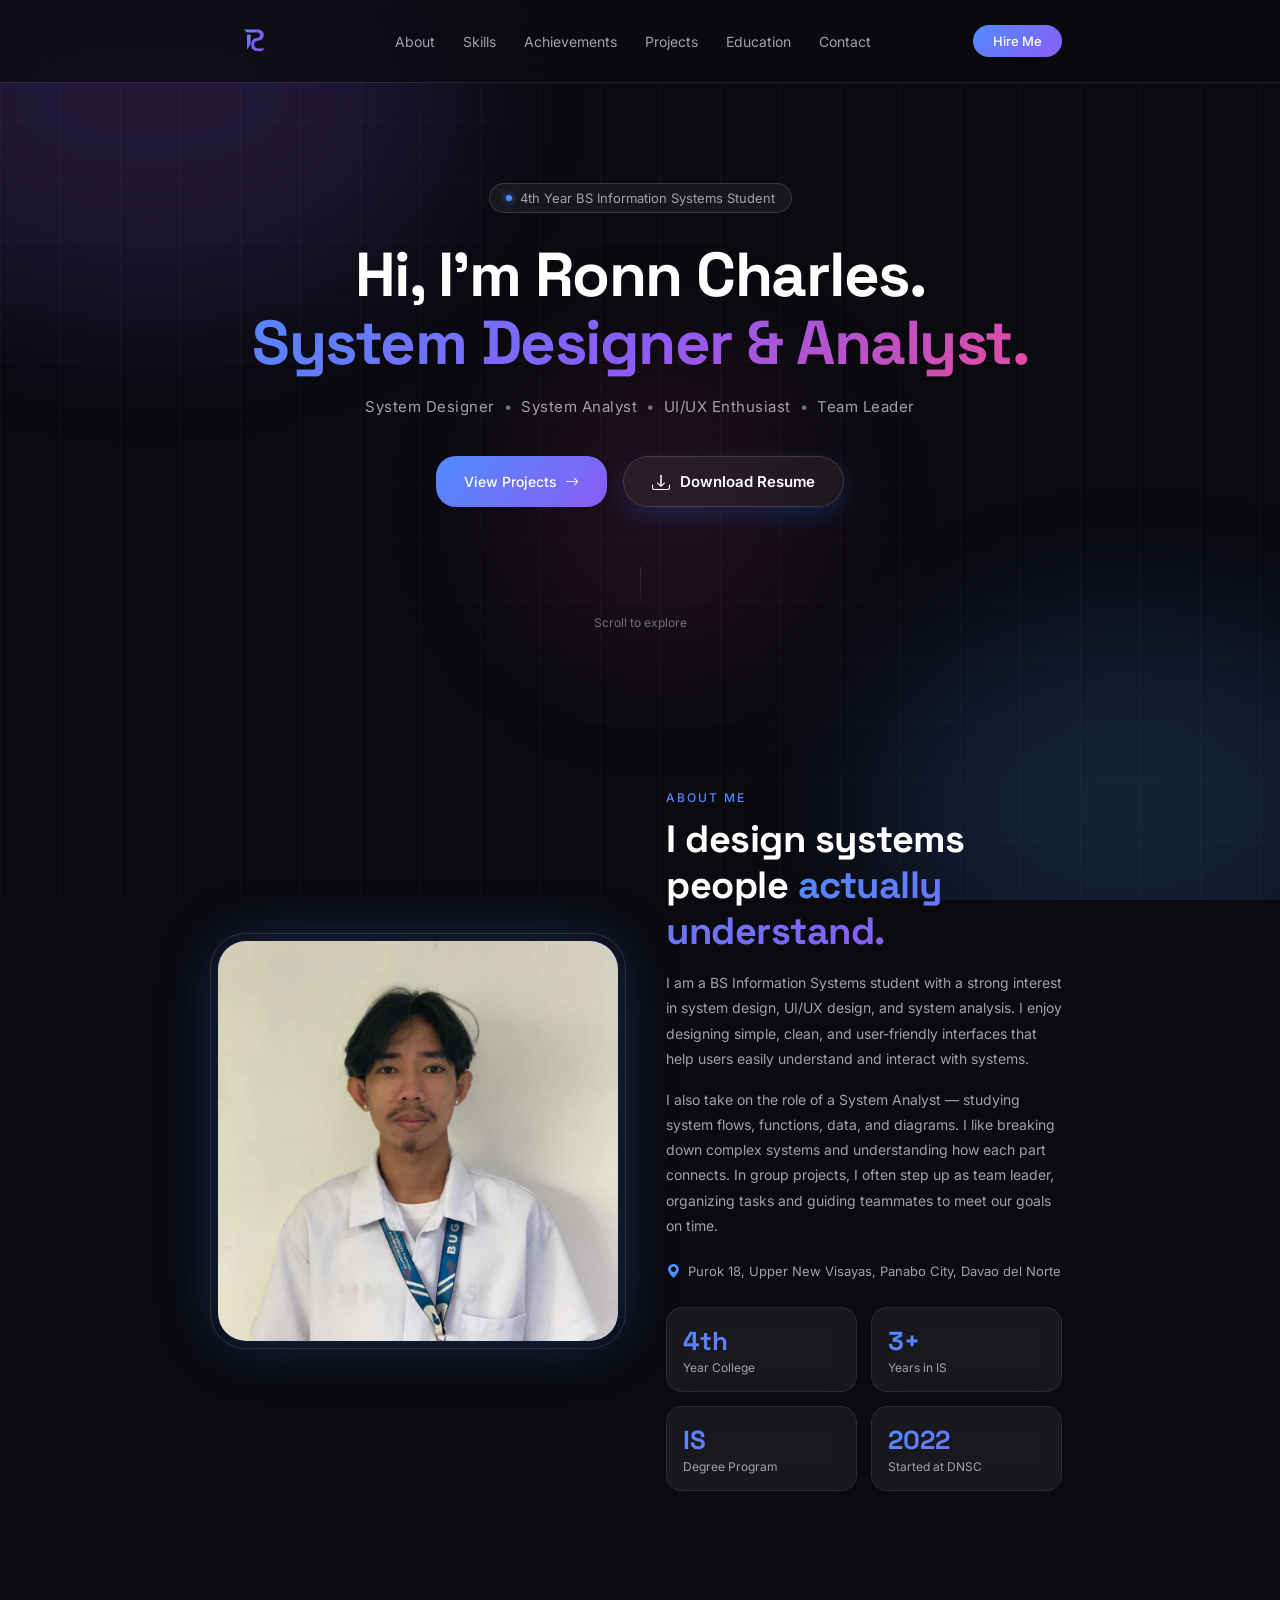
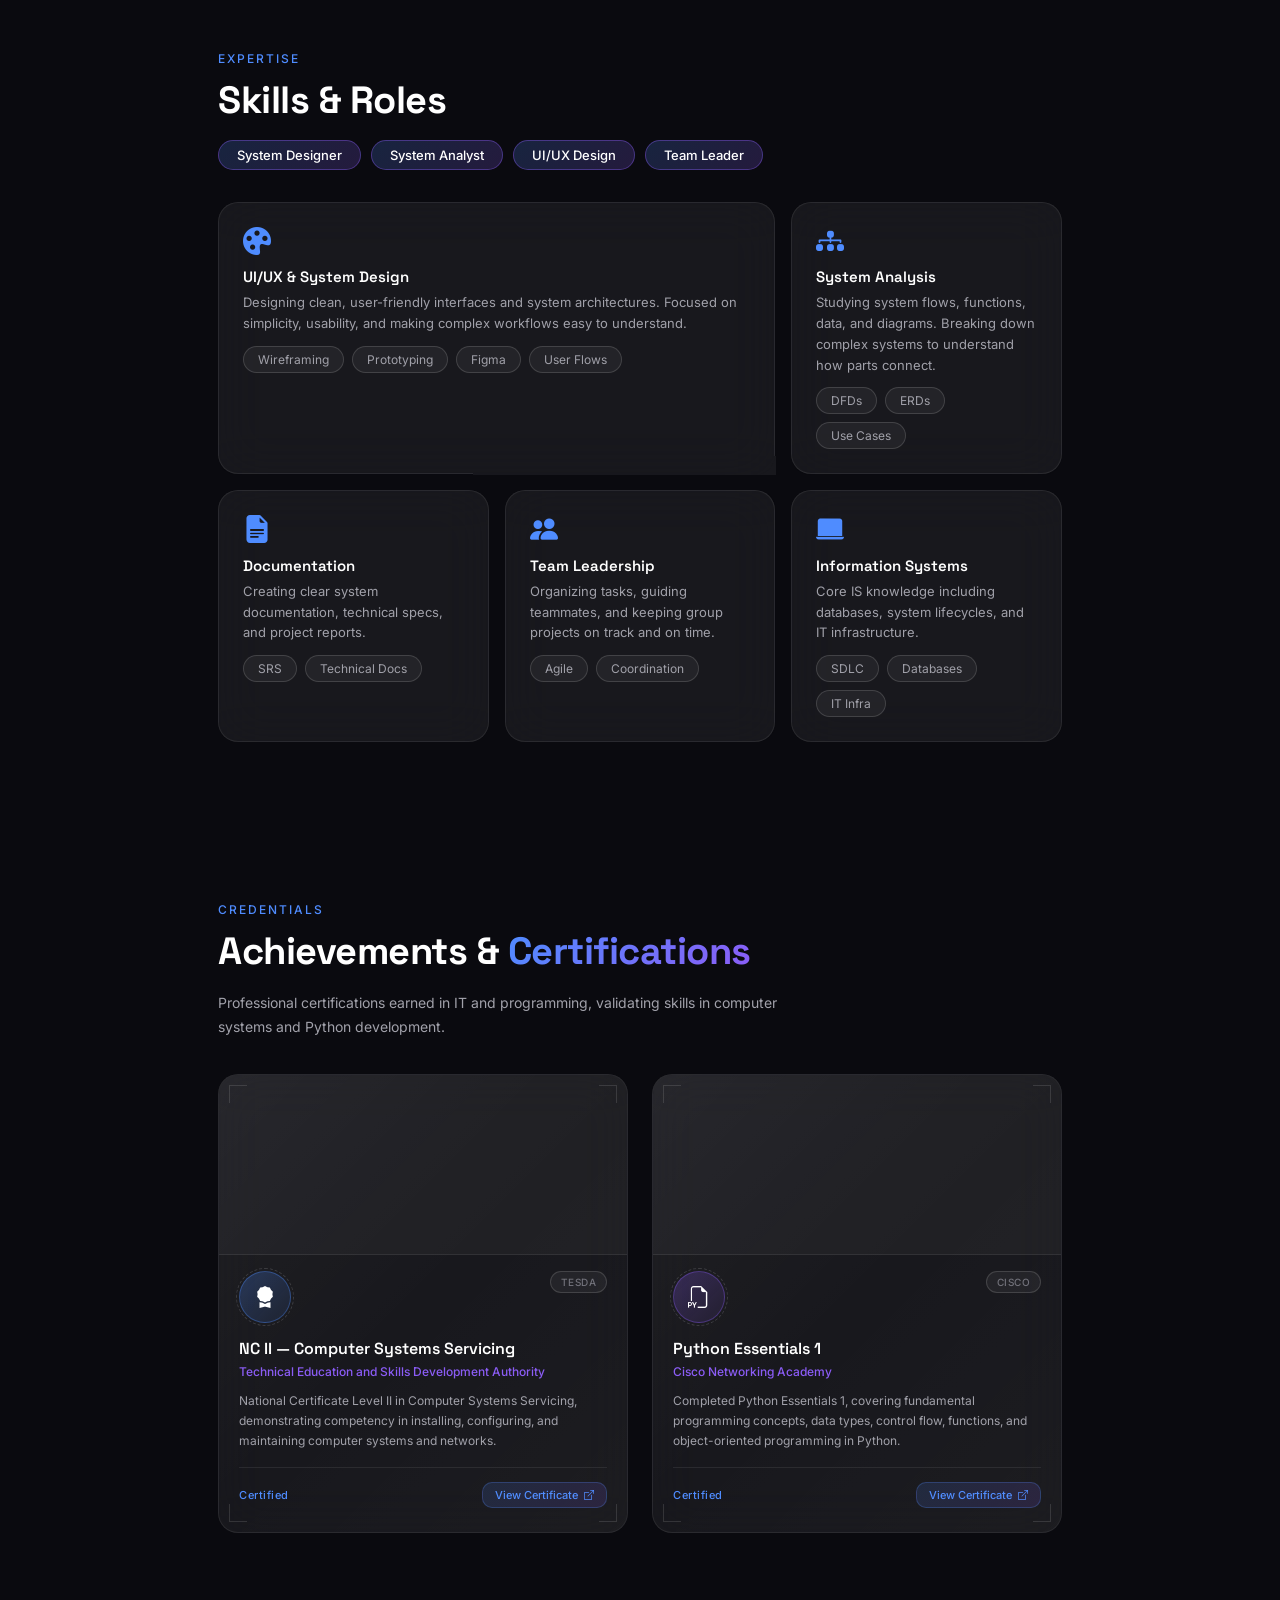
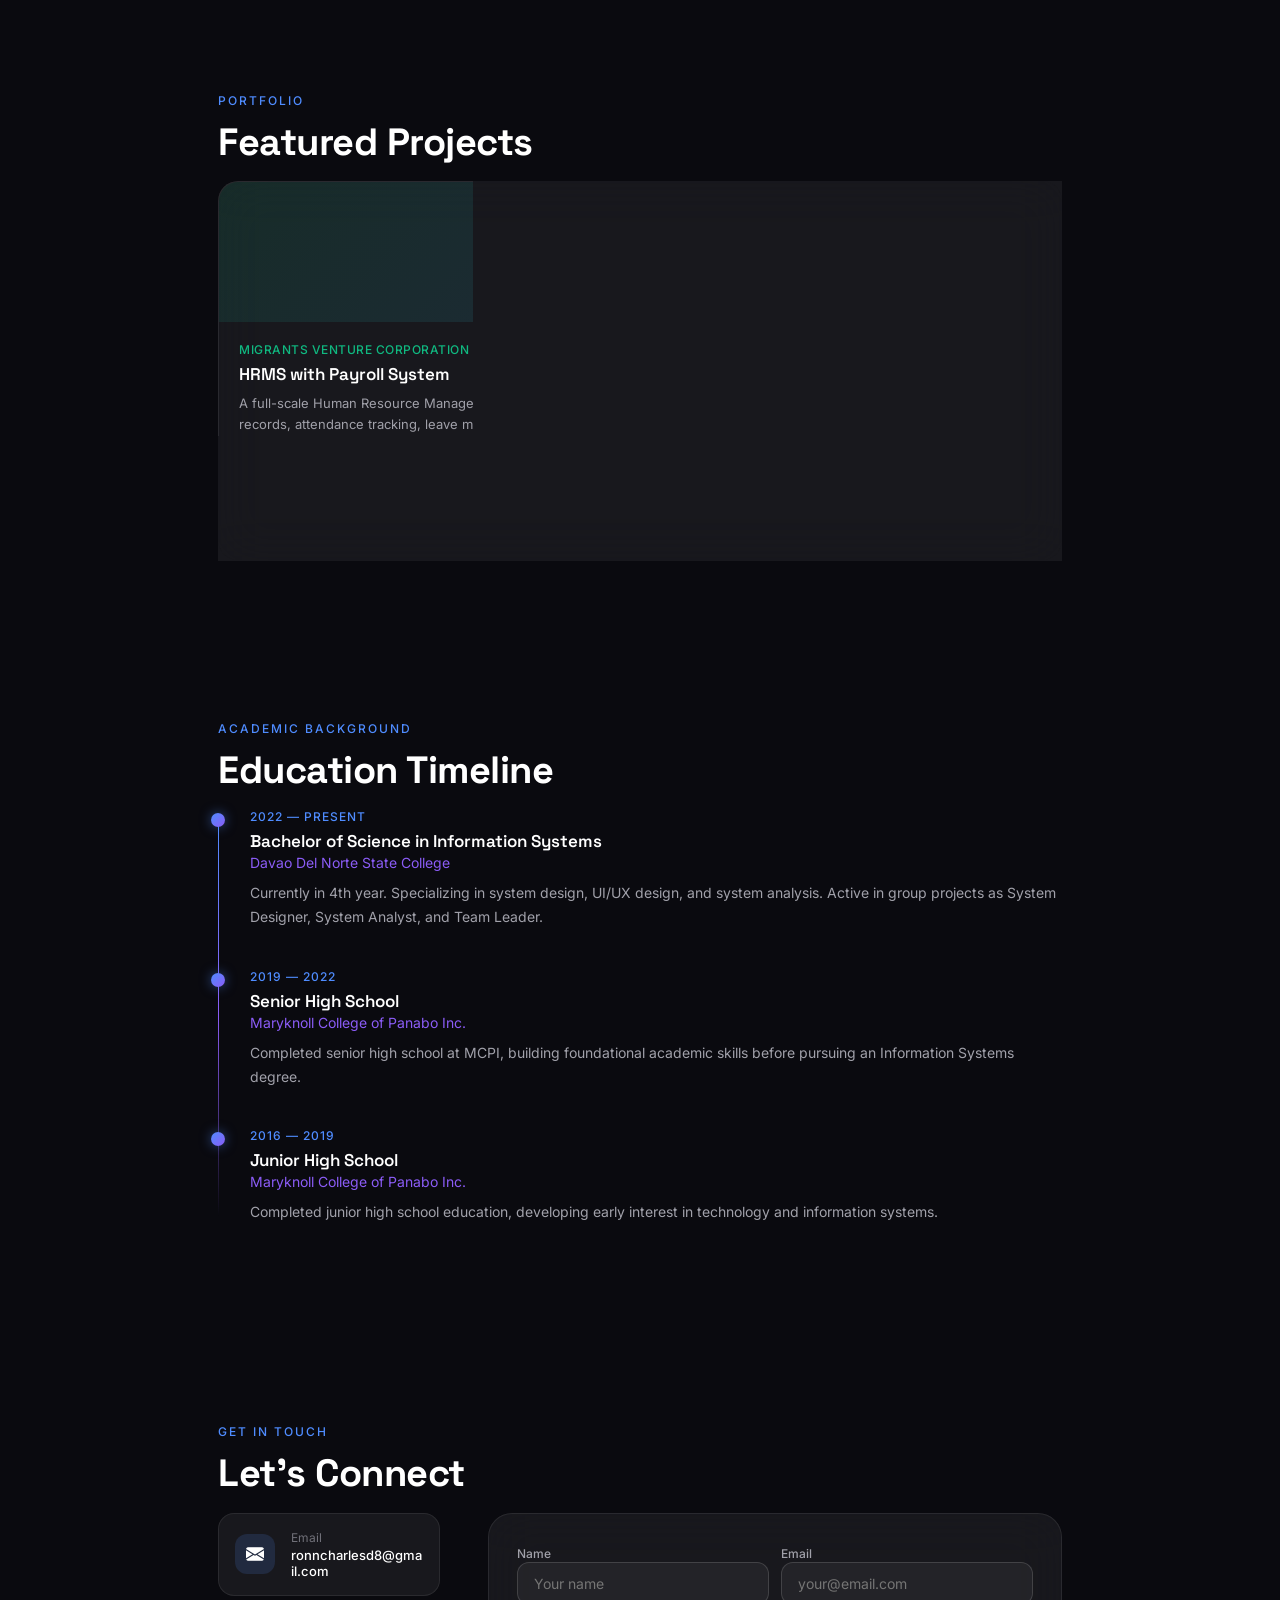
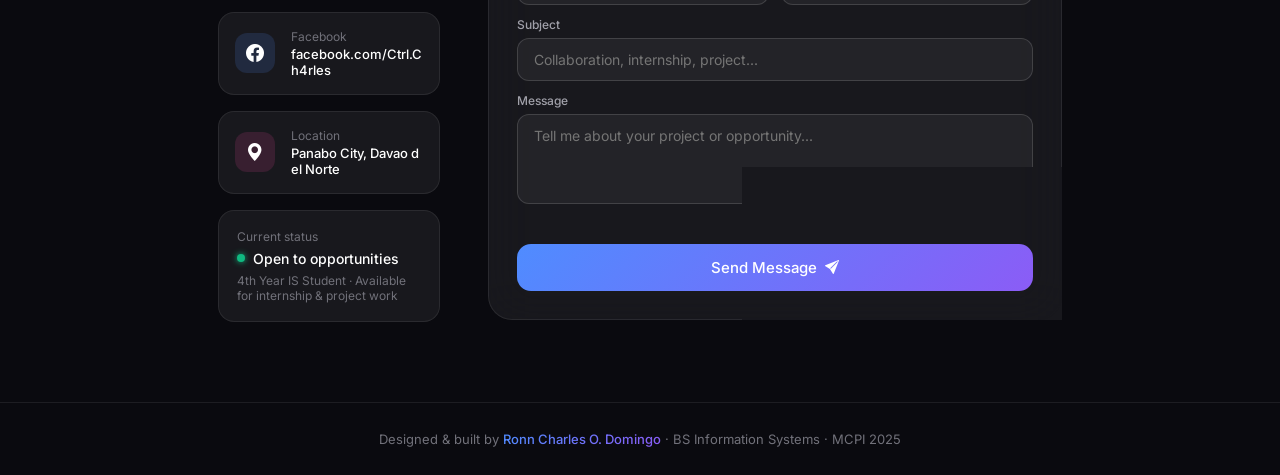
==== commit b8617c67: "Updated" ====
--- a/index.html
+++ b/index.html
@@ -127,7 +127,7 @@
               </div>
               <div class="stat-card">
                 <div class="stat-num">2022</div>
-                <div class="stat-lbl">Started at MCPI</div>
+                <div class="stat-lbl">Started at DNSC</div>
               </div>
             </div>
           </div>
@@ -321,7 +321,7 @@
             <div class="tl-dot" aria-hidden="true"></div>
             <p class="tl-year">2022 — PRESENT</p>
             <h3 class="tl-role">Bachelor of Science in Information Systems</h3>
-            <p class="tl-company">Maryknoll College of Panabo Inc.</p>
+            <p class="tl-company">Davao Del Norte State College</p>
             <p class="tl-desc">Currently in 4th year. Specializing in system design, UI/UX design, and system analysis. Active in group projects as System Designer, System Analyst, and Team Leader.</p>
           </div>
           <div class="tl-item">
@@ -335,7 +335,7 @@
             <div class="tl-dot" aria-hidden="true"></div>
             <p class="tl-year">2016 — 2019</p>
             <h3 class="tl-role">Junior High School</h3>
-            <p class="tl-company">Davao del Norte State College</p>
+            <p class="tl-company">Maryknoll College of Panabo Inc.</p>
             <p class="tl-desc">Completed junior high school education, developing early interest in technology and information systems.</p>
           </div>
         </div>
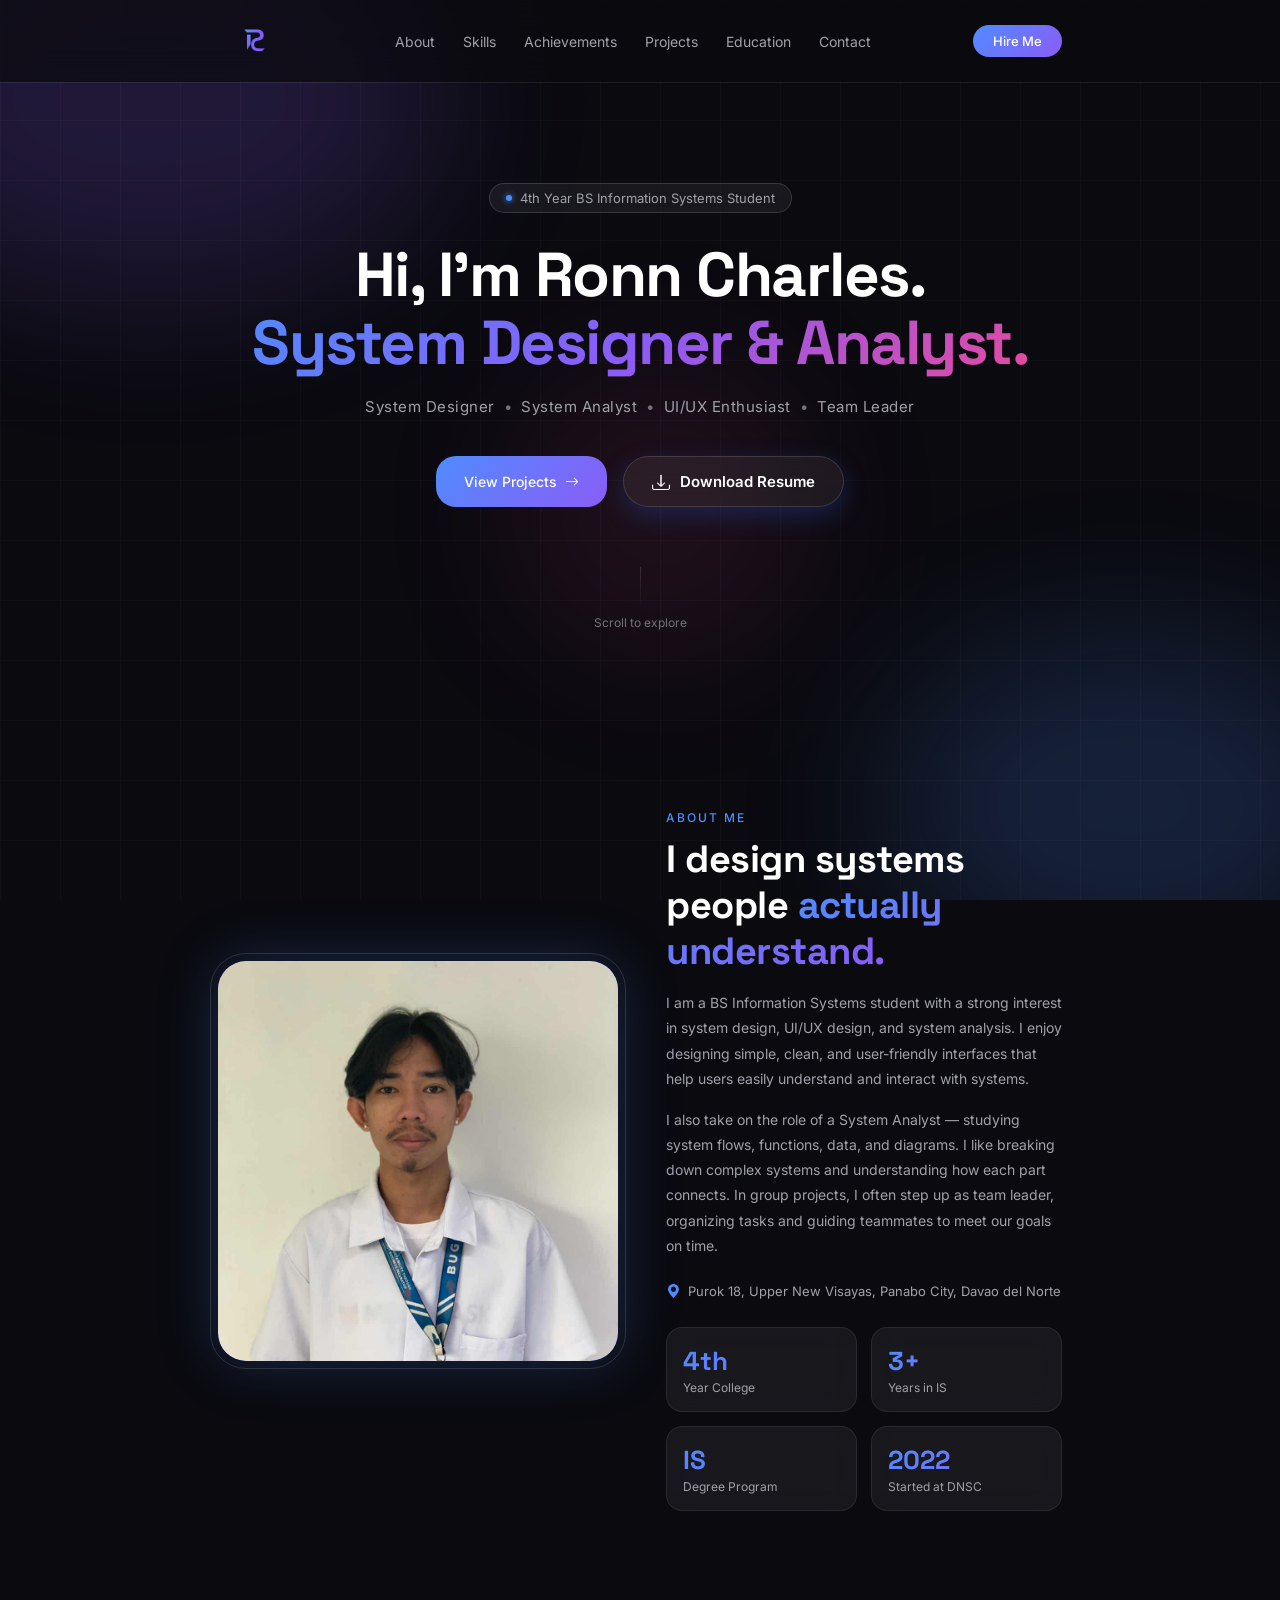
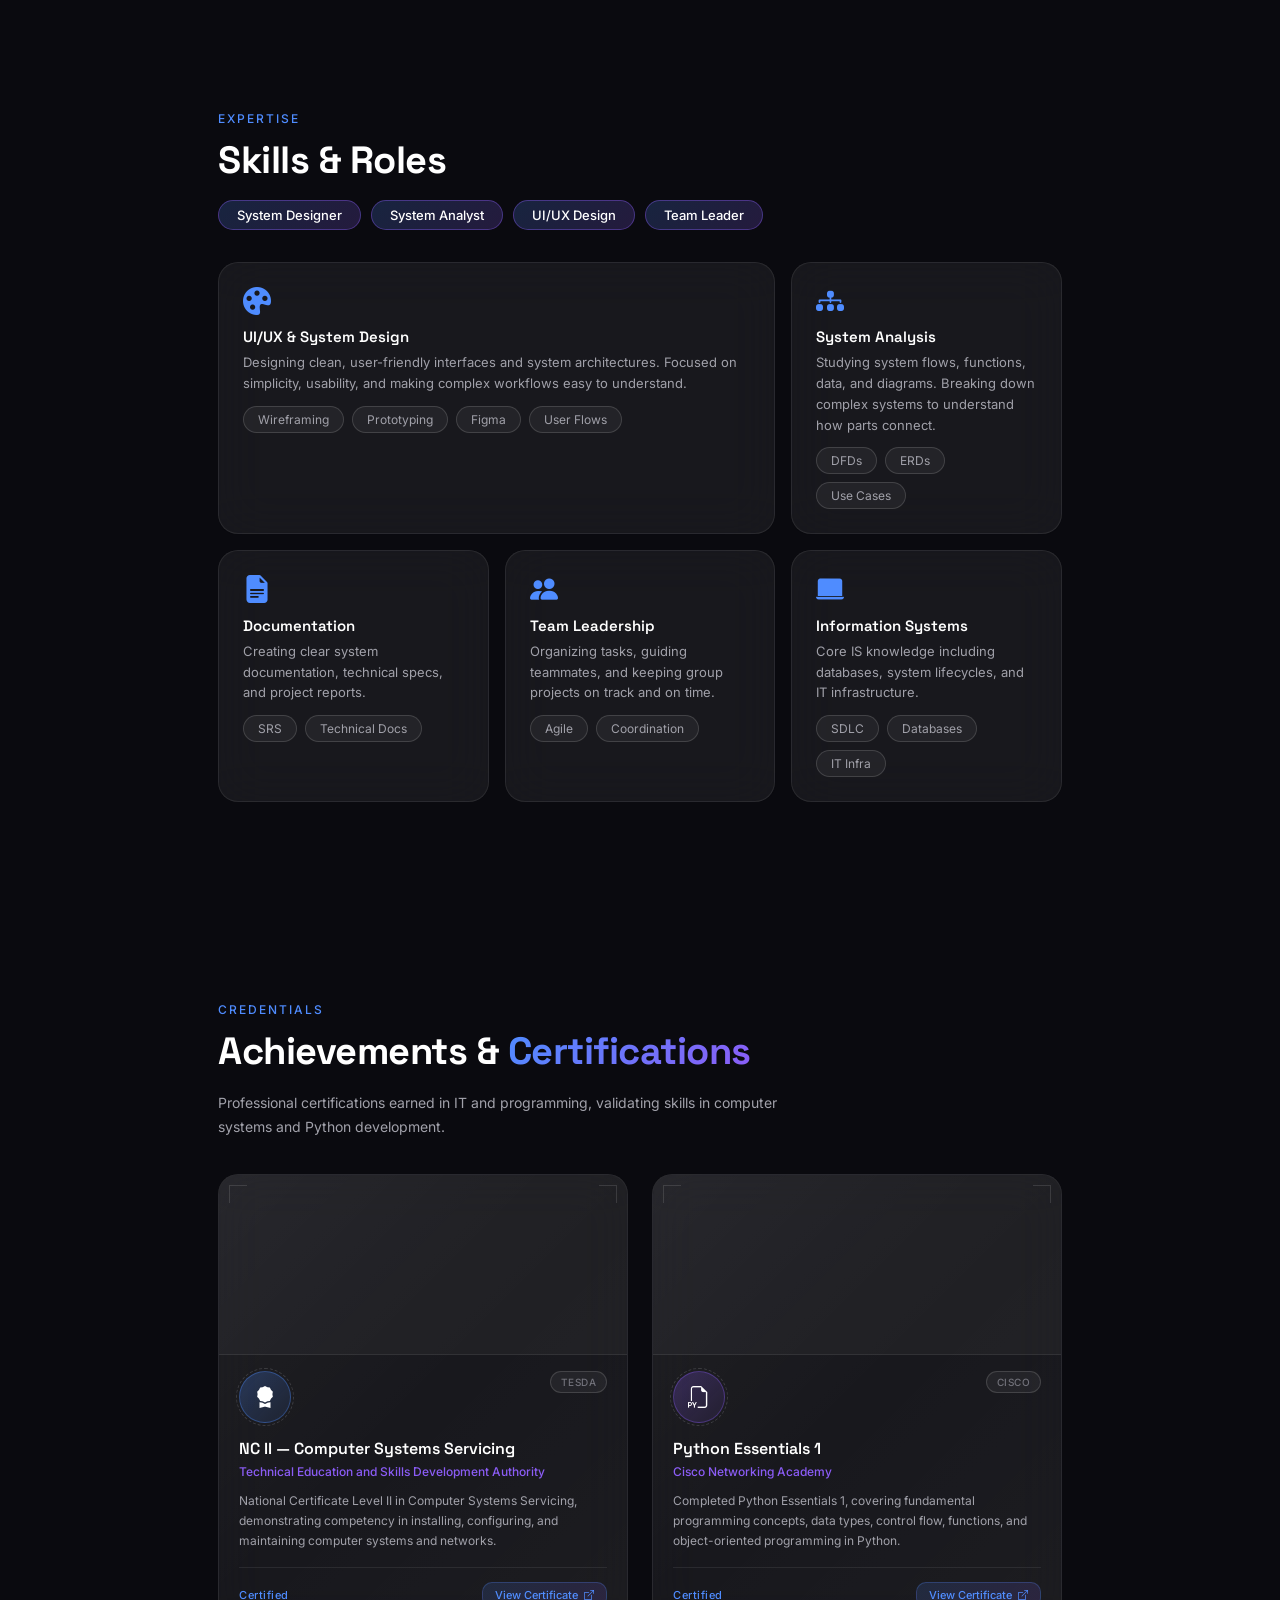
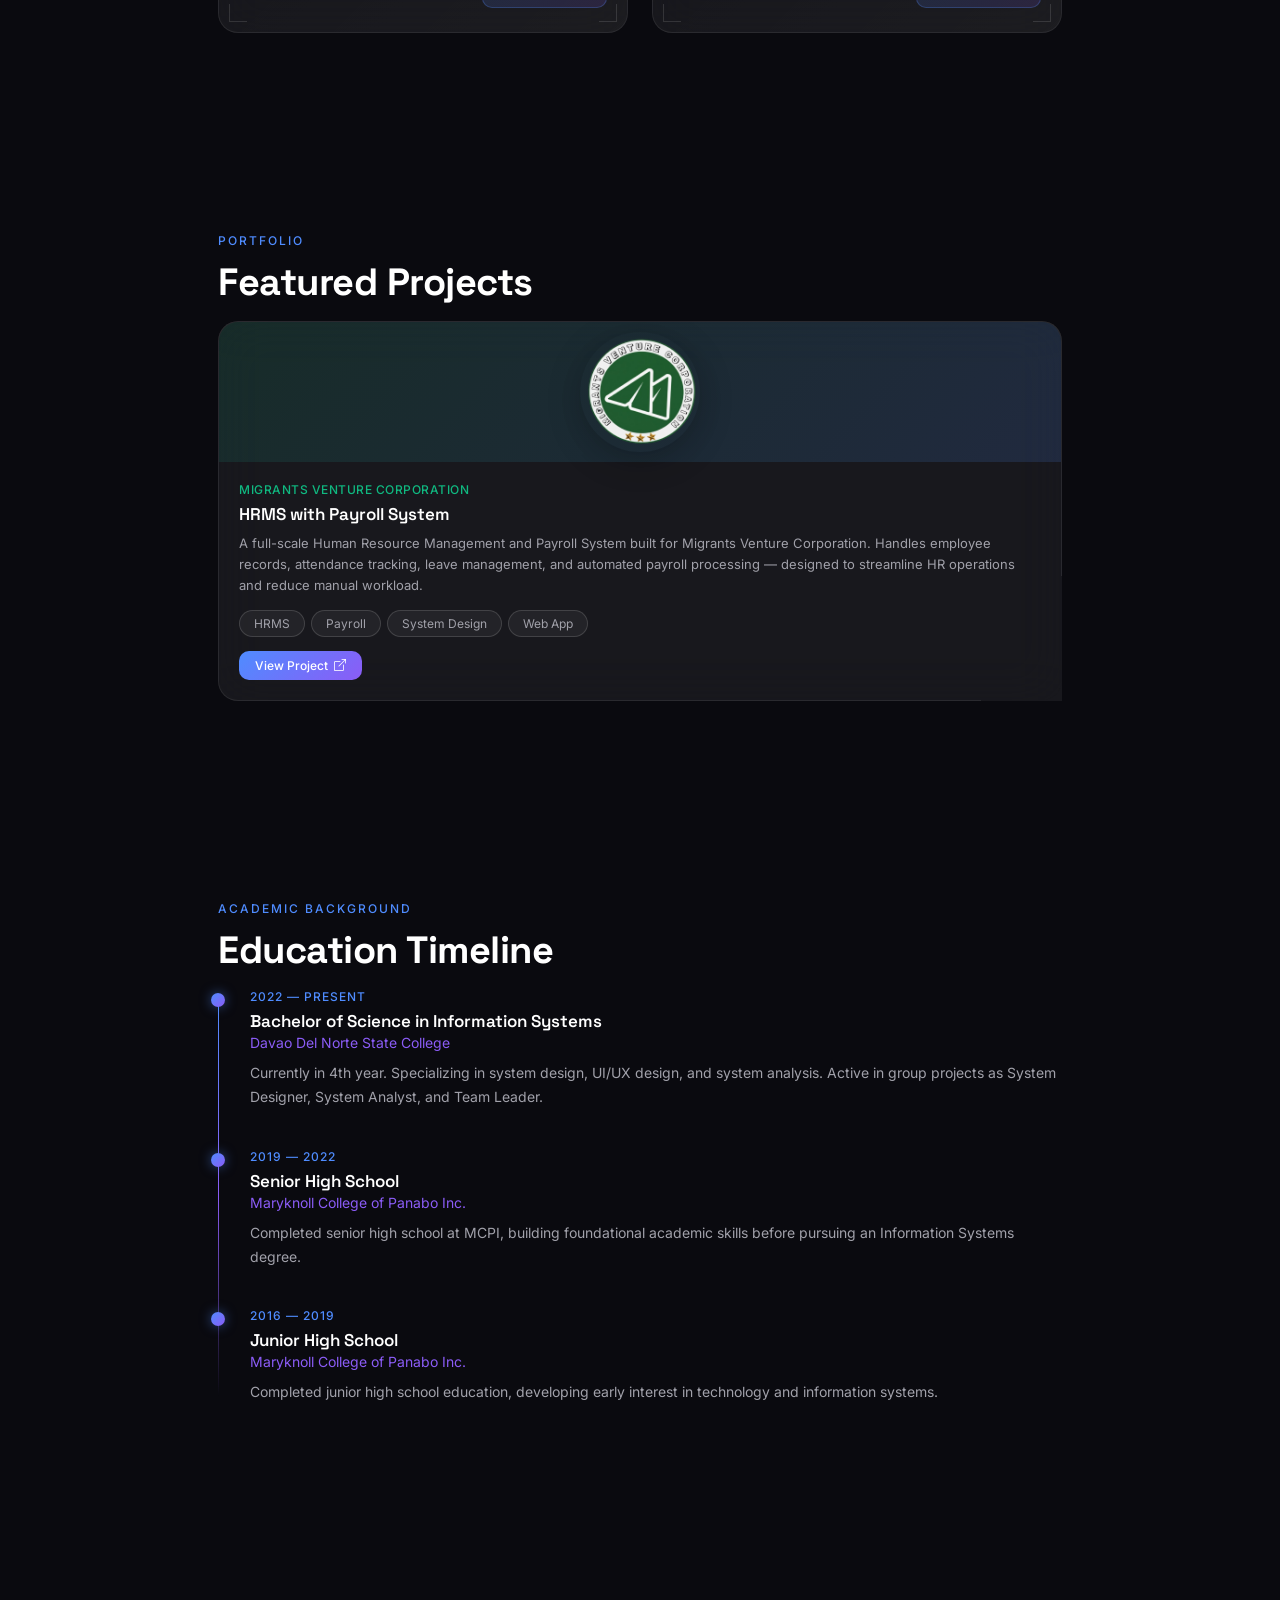
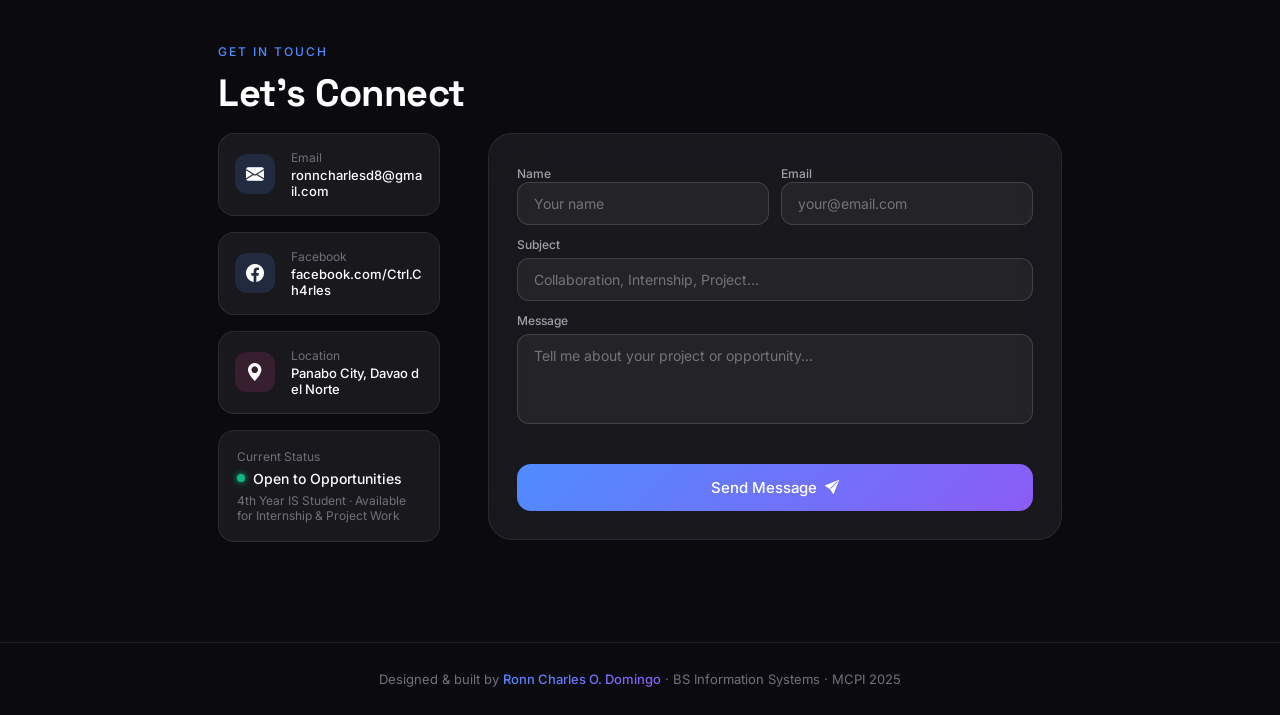
==== commit da42a4ac: "Updated" ====
--- a/index.html
+++ b/index.html
@@ -342,73 +342,132 @@
       </div>
     </section>
 
-    <!-- Contact -->
-    <section class="section" id="contact">
-      <div class="wrap">
-        <p class="sec-tag">Get In Touch</p>
-        <h2 class="sec-title">Let's Connect</h2>
-        <div class="contact-grid">
-          <div class="contact-info">
-            <div class="c-item">
-              <div class="c-ico blue"><i class="bi bi-envelope-fill" aria-hidden="true"></i></div>
-              <div>
-                <div class="c-label">Email</div>
-                <div class="c-val">ronncharlesd8@gmail.com</div>
-              </div>
-            </div>
-            <div class="c-item">
-              <div class="c-ico blue"><i class="bi bi-facebook" aria-hidden="true"></i></div>
-              <div>
-                <div class="c-label">Facebook</div>
-                <div class="c-val">facebook.com/Ctrl.Ch4rles</div>
-              </div>
-            </div>
-            <div class="c-item">
-              <div class="c-ico pink"><i class="bi bi-geo-alt-fill" aria-hidden="true"></i></div>
-              <div>
-                <div class="c-label">Location</div>
-                <div class="c-val">Panabo City, Davao del Norte</div>
-              </div>
-            </div>
-            <div class="status-card">
-              <div class="status-label">Current status</div>
-              <div class="status-row">
-                <div class="status-dot" aria-hidden="true"></div>
-                <span class="status-text">Open to opportunities</span>
-              </div>
-              <p class="status-note">4th Year IS Student · Available for internship & project work</p>
-            </div>
-          </div>
-          <form class="glass-form" id="contact-form" novalidate>
-            <input type="hidden" name="access_key" value="4f29e8db-8adf-4c56-85b9-1f265ca3ee6b">
-            <input type="checkbox" name="botcheck" class="botcheck" tabindex="-1" autocomplete="off">
-            <div class="form-row">
-              <div>
-                <label for="name">Name</label>
-                <input id="name" name="name" type="text" placeholder="Your name" autocomplete="name" required>
-              </div>
-              <div>
-                <label for="email">Email</label>
-                <input id="email" name="email" type="email" placeholder="your@email.com" autocomplete="email" required>
-              </div>
-            </div>
-            <div class="form-group">
-              <label for="subject">Subject</label>
-              <input id="subject" name="subject" type="text" placeholder="Collaboration, internship, project..." required>
-            </div>
-            <div class="form-group">
-              <label for="message">Message</label>
-              <textarea id="message" name="message" placeholder="Tell me about your project or opportunity..." required></textarea>
-            </div>
-            <p class="form-status" id="form-status" role="status" aria-live="polite"></p>
-            <button class="send-btn" type="submit">
-              <span class="send-btn-text">Send Message</span>
-              <i class="bi bi-send-fill send-btn-icon" aria-hidden="true"></i>
-            </button>
-          </form>
-        </div>
-      </div>
-    </section>
+<!-- Contact -->
+<section class="section" id="contact">
+  <div class="wrap">
+    <p class="sec-tag">Get In Touch</p>
+    <h2 class="sec-title">Let's Connect</h2>
+
+    <div class="contact-grid">
+
+      <div class="contact-info">
+        <div class="c-item">
+          <div class="c-ico blue">
+            <i class="bi bi-envelope-fill"></i>
+          </div>
+          <div>
+            <div class="c-label">Email</div>
+            <div class="c-val">ronncharlesd8@gmail.com</div>
+          </div>
+        </div>
+
+        <div class="c-item">
+          <div class="c-ico blue">
+            <i class="bi bi-facebook"></i>
+          </div>
+          <div>
+            <div class="c-label">Facebook</div>
+            <div class="c-val">facebook.com/Ctrl.Ch4rles</div>
+          </div>
+        </div>
+
+        <div class="c-item">
+          <div class="c-ico pink">
+            <i class="bi bi-geo-alt-fill"></i>
+          </div>
+          <div>
+            <div class="c-label">Location</div>
+            <div class="c-val">Panabo City, Davao del Norte</div>
+          </div>
+        </div>
+
+        <div class="status-card">
+          <div class="status-label">Current Status</div>
+          <div class="status-row">
+            <div class="status-dot"></div>
+            <span class="status-text">Open to Opportunities</span>
+          </div>
+          <p class="status-note">
+            4th Year IS Student · Available for Internship & Project Work
+          </p>
+        </div>
+      </div>
+
+      <form class="glass-form" id="contact-form">
+
+        <!-- Web3Forms Access Key -->
+        <input
+          type="hidden"
+          name="access_key"
+          value="4f29e8db-8adf-4c56-85b9-1f265ca3ee6b"
+        >
+
+        <!-- Honeypot -->
+        <input
+          type="checkbox"
+          name="botcheck"
+          class="hidden"
+          style="display:none;"
+        >
+
+        <div class="form-row">
+          <div>
+            <label for="name">Name</label>
+            <input
+              id="name"
+              name="name"
+              type="text"
+              placeholder="Your name"
+              required
+            >
+          </div>
+
+          <div>
+            <label for="email">Email</label>
+            <input
+              id="email"
+              name="email"
+              type="email"
+              placeholder="your@email.com"
+              required
+            >
+          </div>
+        </div>
+
+        <div class="form-group">
+          <label for="subject">Subject</label>
+          <input
+            id="subject"
+            name="subject"
+            type="text"
+            placeholder="Collaboration, Internship, Project..."
+            required
+          >
+        </div>
+
+        <div class="form-group">
+          <label for="message">Message</label>
+          <textarea
+            id="message"
+            name="message"
+            rows="6"
+            placeholder="Tell me about your project or opportunity..."
+            required
+          ></textarea>
+        </div>
+
+        <p id="form-status" class="form-status"></p>
+
+        <button type="submit" class="send-btn">
+          <span class="send-btn-text">Send Message</span>
+          <i class="bi bi-send-fill send-btn-icon"></i>
+        </button>
+
+      </form>
+
+    </div>
+  </div>
+</section>
 
   </main>
 
--- a/css/styles.css
+++ b/css/styles.css
@@ -347,7 +347,7 @@
 
 /* ── Sections ────────────────────────────────────────────── */
 .section {
-  padding: 80px 0;
+  padding: 100px 0;
 }
 
 .sec-tag {
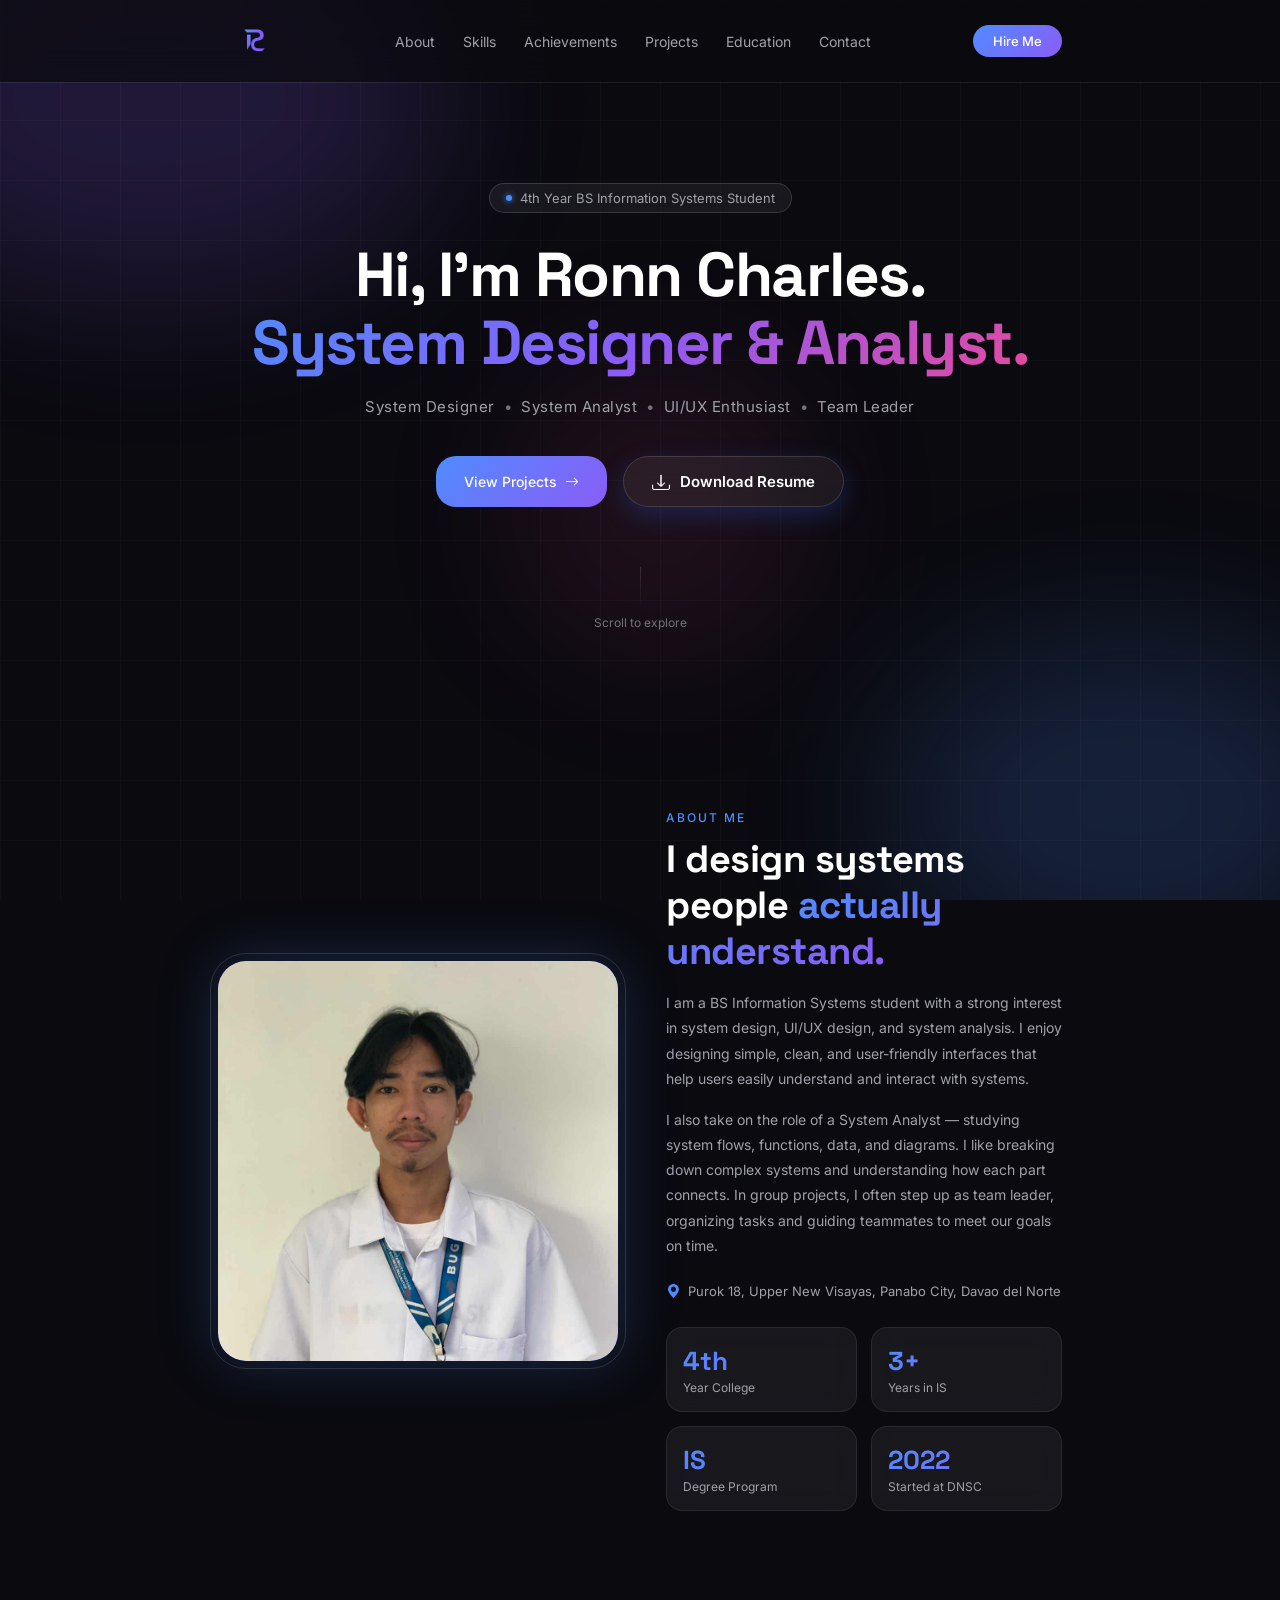
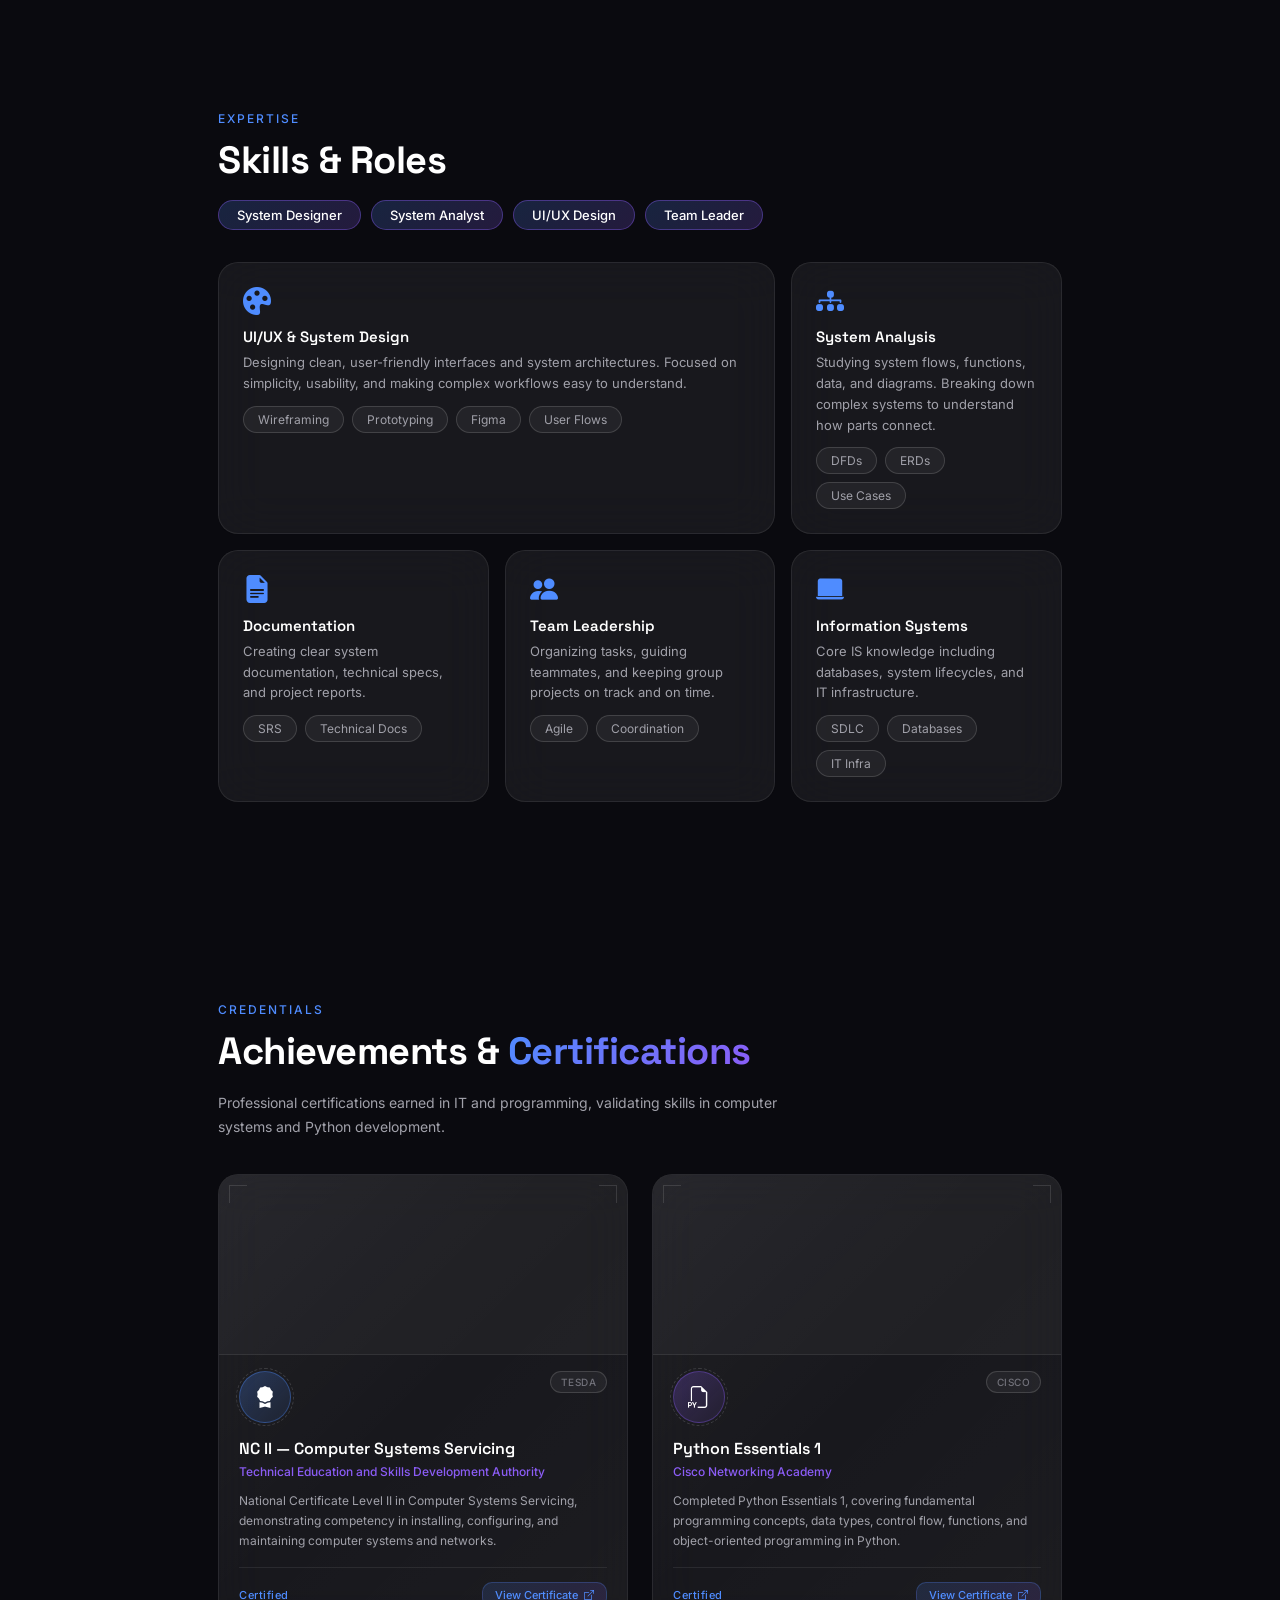
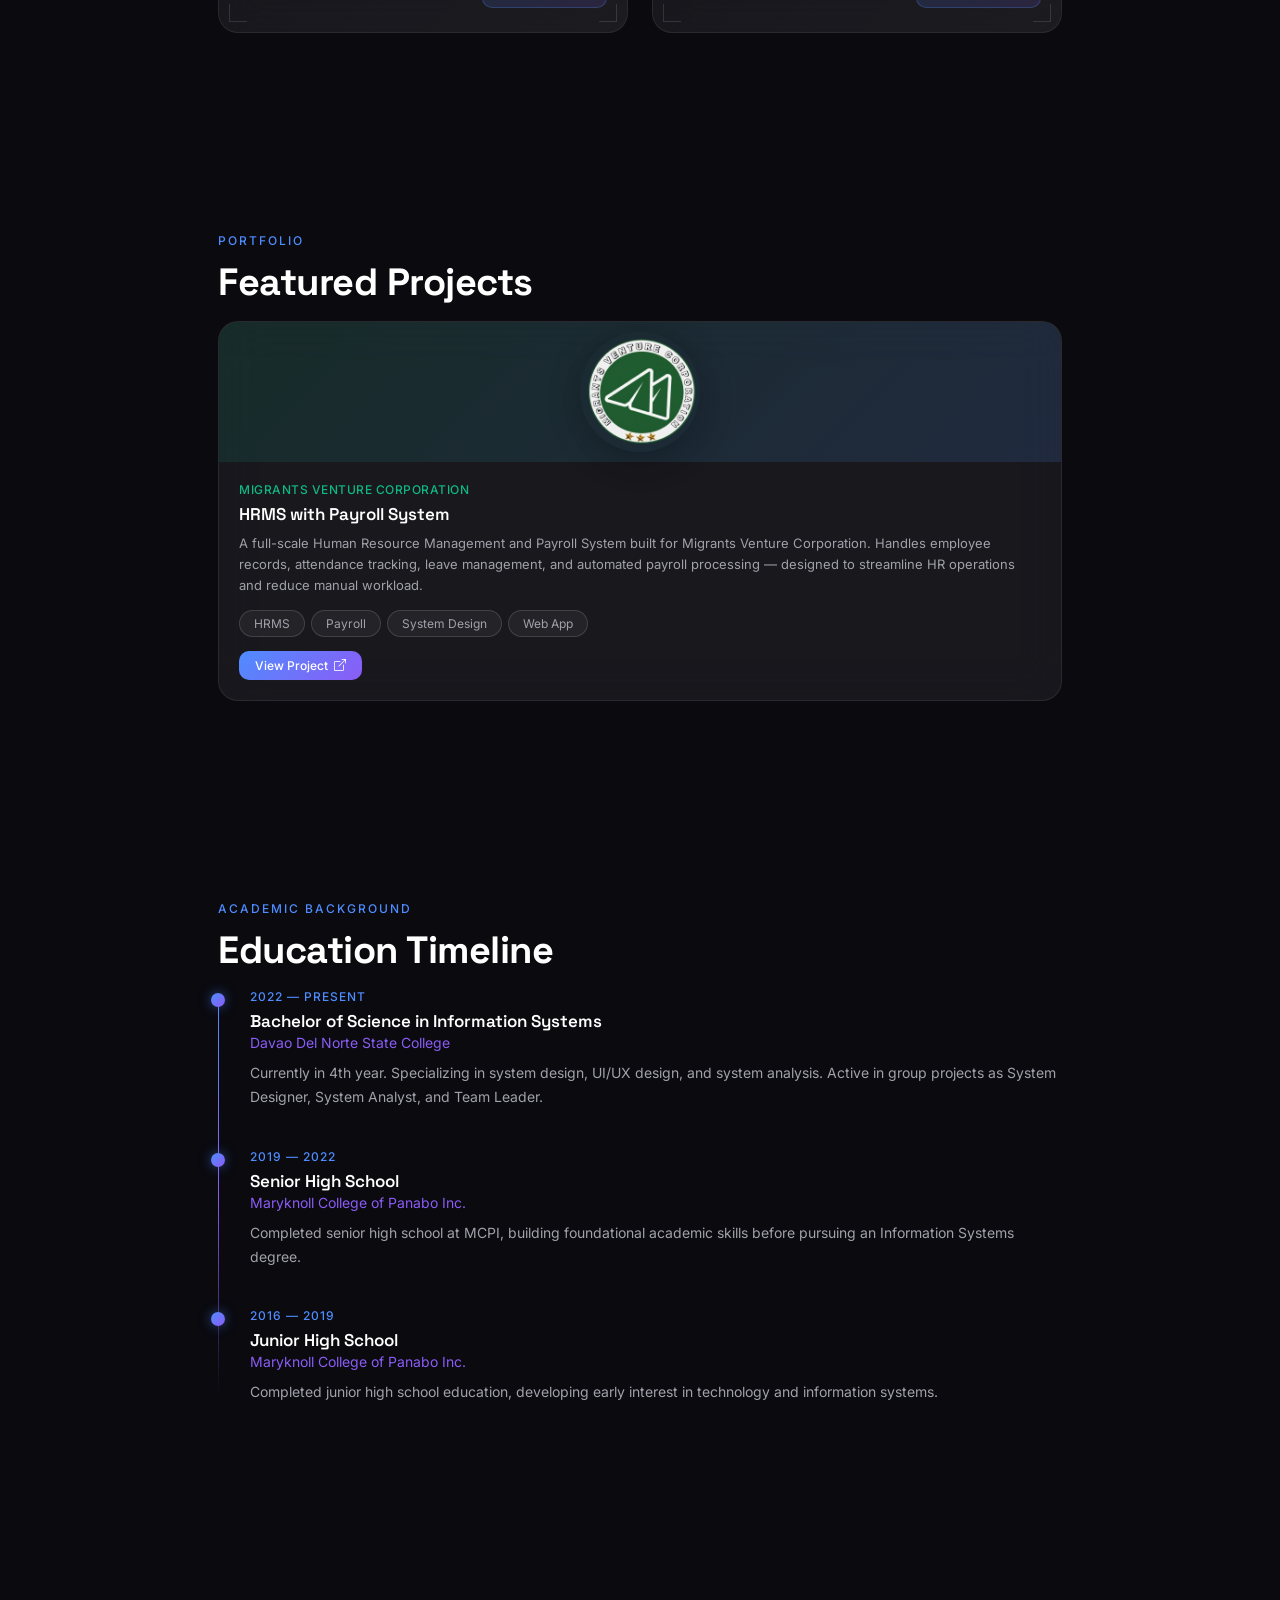
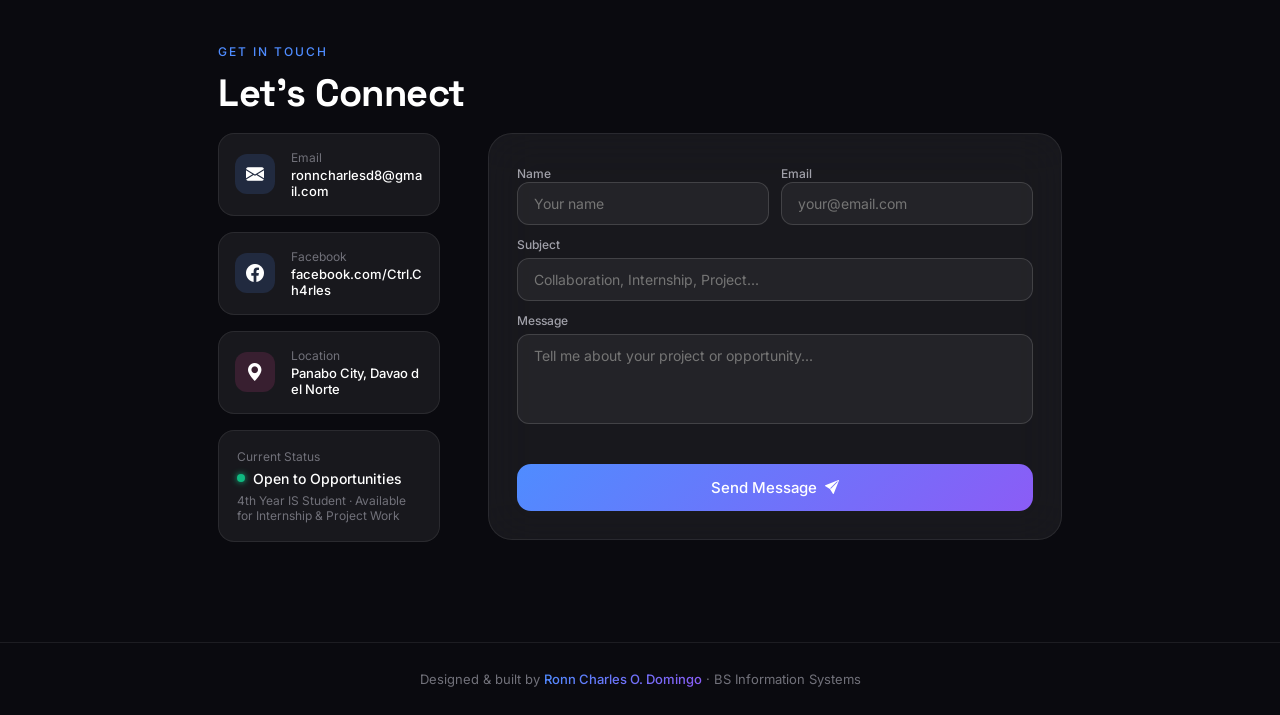
==== commit f720b3c9: "Updated" ====
--- a/index.html
+++ b/index.html
@@ -473,7 +473,7 @@
 
   <footer>
     <div class="wrap">
-      <p>Designed & built by <span>Ronn Charles O. Domingo</span> · BS Information Systems · MCPI 2025</p>
+      <p>Designed & built by <span>Ronn Charles O. Domingo</span> · BS Information Systems</p>
     </div>
   </footer>
 
